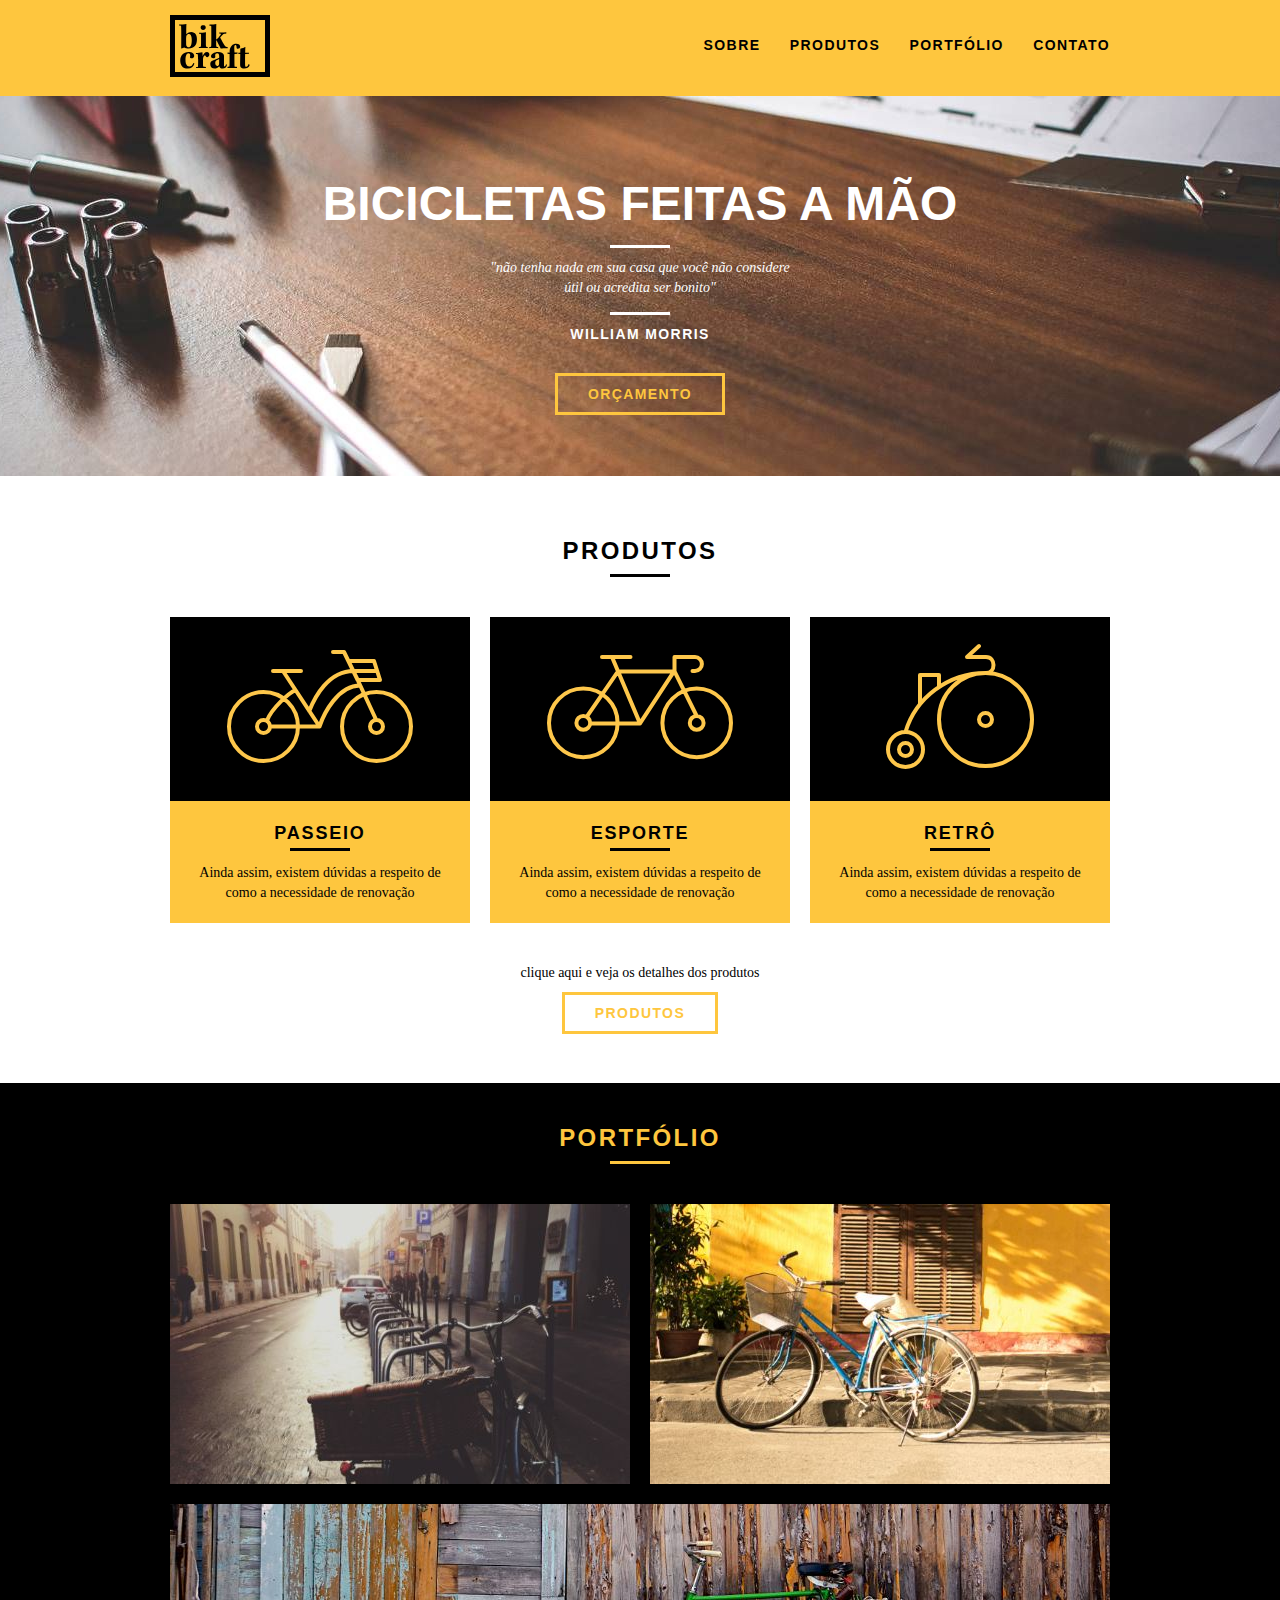
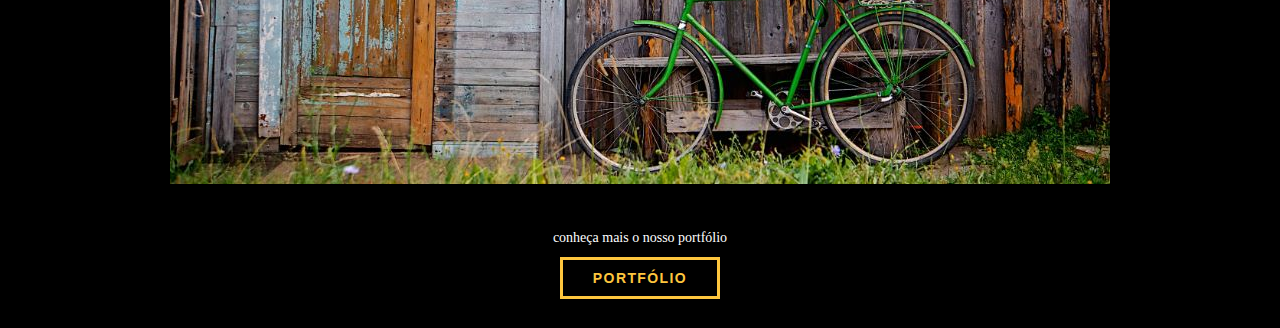
==== web/index.html @ 84c4a4d2 "Portfolio - Home" ====
<!DOCTYPE html>
<html lang="pt-br">

<head>
  <meta charset="UTF-8">
  <meta name="viewport" content="width=device-width, initial-scale=1.0">
  <title>Bikcraft</title>
  <link rel="stylesheet" href="css/normalize.css">
  <link rel="stylesheet" href="css/reset.css">
  <link rel="stylesheet" href="css/grid.css">
  <link rel="stylesheet" href="css/style.css">
</head>

<body>
  <header class="header">
    <div class="container">
      <a href="index.html" class="grid-4">
        <img src="img/bikcraft.svg" alt="Bikcraft">
      </a>
      <nav class="header_menu grid-12">
        <ul>
          <li><a href="sobre.html">Sobre</a></li>
          <li><a href="produtos.html">Produtos</a></li>
          <li><a href="portfolio.html">Portfólio</a></li>
          <li><a href="contato.html">Contato</a></li>
        </ul>
      </nav>
    </div>
  </header>

  <section class="introducao">
    <div class="container">
      <h1>Bicicletas feitas a mão</h1>
      <blockquote class="quote-externo">
        <p>"não tenha nada em sua casa que você não considere útil ou acredita ser bonito"</p>
        <cite>WILLIAM MORRIS</cite>
      </blockquote>
      <a href="produtos.html" class="btn">Orçamento</a>
    </div>
  </section>

  <section class="produtos container">
    <h2 class="subtitulo">Produtos</h2>
    <ul class="produtos_lista">

      <li class="grid-1-3">
        <div class="produtos_icone">
          <img src="img/produtos/passeio.svg" alt="Bikcraft Passeio">
        </div>
        <h3>Passeio</h3>
        <p>Ainda assim, existem dúvidas a respeito de como a necessidade de renovação</p>
      </li>

      <li class="grid-1-3">
        <div class="produtos_icone">
          <img src="img/produtos/esporte.svg" alt="Bikcraft Esporte">
        </div>
        <h3>Esporte</h3>
        <p>Ainda assim, existem dúvidas a respeito de como a necessidade de renovação</p>
      </li>

      <li class="grid-1-3">
        <div class="produtos_icone">
          <img src="img/produtos/retro.svg" alt="Bikcraft Retrô">
        </div>
        <h3>Retrô</h3>
        <p>Ainda assim, existem dúvidas a respeito de como a necessidade de renovação</p>
      </li>
    </ul>
    <div class="call">
      <p>clique aqui e veja os detalhes dos produtos</p>
      <a href="produtos.html" class="btn btn-preto">produtos</a>
    </div>

  </section>
  <!-- Fecha produtos -->

  <section class="portfolio">
    <div class="container">
      <h2 class="subtitulo">Portfólio</h2>
      <ul class="portfolio_lista">
        <li class="grid-8"><img src="img/portfolio/retro.jpg" alt="Bikcraft Retrô"></li>
        <li class="grid-8"><img src="img/portfolio/passeio.jpg" alt="Bikcraft Passeio"></li>
        <li class="grid-16"><img src="img/portfolio/esporte.jpg" alt="Bikcraft Esporte"></li>
      </ul>

      <div class="call">
        <p>conheça mais o nosso portfólio</p>
        <a href="portfolio.html" class="btn">Portfólio</a>
      </div>
    </div>
  </section>

</body>

</html>
---- web/css/grid.css ----
*, *:before, *:after {
  -webkit-box-sizing: border-box; 
  -moz-box-sizing: border-box; 
  box-sizing: border-box;
}

.container {
	width: 960px;
	margin: 0 auto;
	padding: 0px;
	position: relative;
}

.container:after, .container:before {
	content: " ";
	display: table;
}

.container:after {
	clear: both;
}

.grid-1, .grid-2, .grid-3, .grid-4, .grid-5, .grid-6, .grid-7, .grid-8, .grid-9, .grid-10, .grid-11, .grid-12, .grid-13, .grid-14, .grid-15, .grid-16, .grid-1-3 {
	float: left;
	margin-left: 10px;
	margin-right: 10px;
}

.grid-1 	{width: 40px;}
.grid-2 	{width: 100px;}
.grid-3 	{width: 160px;}
.grid-4 	{width: 220px;}
.grid-5 	{width: 280px;}
.grid-6 	{width: 340px;}
.grid-7 	{width: 400px;}
.grid-8 	{width: 460px;}
.grid-9 	{width: 520px;}
.grid-10 	{width: 580px;}
.grid-11 	{width: 640px;}
.grid-12 	{width: 700px;}
.grid-13 	{width: 760px;}
.grid-14 	{width: 820px;}
.grid-15 	{width: 880px;}
.grid-16 	{width: 940px;}
.grid-1-3	{width: 300px;}
---- web/css/style.css ----
/* Estilos Gerais */

body {
  font-family: Arial, Helvetica, sans-serif;
}

p {
  font-family: Georgia, 'Times New Roman', Times, serif;
  font-size: 14px;
  line-height: 20px;
}

.btn {
  border: 3px solid #fec63e;
  padding: 10px 30px;
  color: #fec63e;
  font-size: 14px;
  line-height: 20px;
  text-transform: uppercase;
  font-weight: bold;
  letter-spacing: 0.1em;
}

.btn:hover {
  color: #ffffff;
  border-color: #ffffff;
}

.btn.btn-preto:hover {
  color: #000000;
  border-color: #000000;
}

.subtitulo {
  font-size: 24px;
  line-height: 30px;
  font-weight: bold;
  letter-spacing: 0.1em;
  color: #000000;
  text-transform: uppercase;
  text-align: center;
  margin-bottom: 40px;
}

.subtitulo::after {
  content: '';
  display: block;
  width: 60px;
  height: 3px;
  background: #000000;
  margin: 8px auto;
}

/* Header */

.header {
  position: fixed;
  top: 0;
  width: 100%;
  background: #fec63e;
  padding: 15px 0;
  z-index: 10;
}

.header_menu {
  text-align: right;
}

.header_menu ul li {
  display: inline-block;
  margin-left: 25px;
  margin-top: 20px;
}

.header_menu ul li a {
  color: #000000;
  font-weight: bold;
  text-transform: uppercase;
  letter-spacing: 0.1em;
  font-size: 14px;
  line-height: 20px;
  padding: 10px 0;
}

.header_menu ul li a:hover {
  color: #ffffff;
}

/* Introdução */

.introducao {
  width: 100%;
  height: 380px;
  background: url('../img/bg.jpg') no-repeat center;
  background-size: cover;
  margin-top: 96px;
  text-align: center;
  padding-top: 80px;
}

.introducao h1 {
  font-size: 48px;
  color: #ffffff;
  font-weight: bold;
  text-transform: uppercase;
}

.quote-externo {
  max-width: 320px;
  margin: auto;
  margin-bottom: 40px;
  color: #ffffff;
}

.quote-externo p {
  font-style: italic;
}

.quote-externo p::before,
.quote-externo p::after {
  content: '';
  display: block;
  width: 60px;
  height: 3px;
  background: #ffffff;
  margin: 14px auto 10px auto;
}

.quote-externo cite {
  font-style: normal;
  font-weight: bold;
  font-size: 14px;
  letter-spacing: 0.1em;
}

/* Produtos */
.produtos {
  padding: 60px 0;
}

.produtos_lista li {
  background: #fec63e;
  text-align: center;
}

.produtos_lista li h3 {
  font-weight: bold;
  font-size: 18px;
  line-height: 25px;
  text-transform: uppercase;
  letter-spacing: 0.1em;
  margin-top: 20px;
}

.produtos_lista li h3::after {
  content: '';
  display: block;
  width: 60px;
  height: 3px;
  background: #000000;
  margin: 2px auto;
}

.produtos_lista li p {
  padding: 10px 20px 20px 20px;
}

.produtos_icone {
  background: #000000;
  padding: 20px;
}

.call {
  padding-top: 40px;
  text-align: center;
  clear: both;
}

.call p {
  margin-bottom: 20px;
}

/* Portfólio */

.portfolio {
  width: 100%;
  background-color: #000000;
  padding: 40px 0;
}

.portfolio .subtitulo {
  color: #fec63e;
}

.portfolio .subtitulo::after {
  background: #fec63e;
}

.portfolio_lista li:last-child {
  padding-top: 15px;
}

.portfolio .call p {
  color: #ffffff;
}
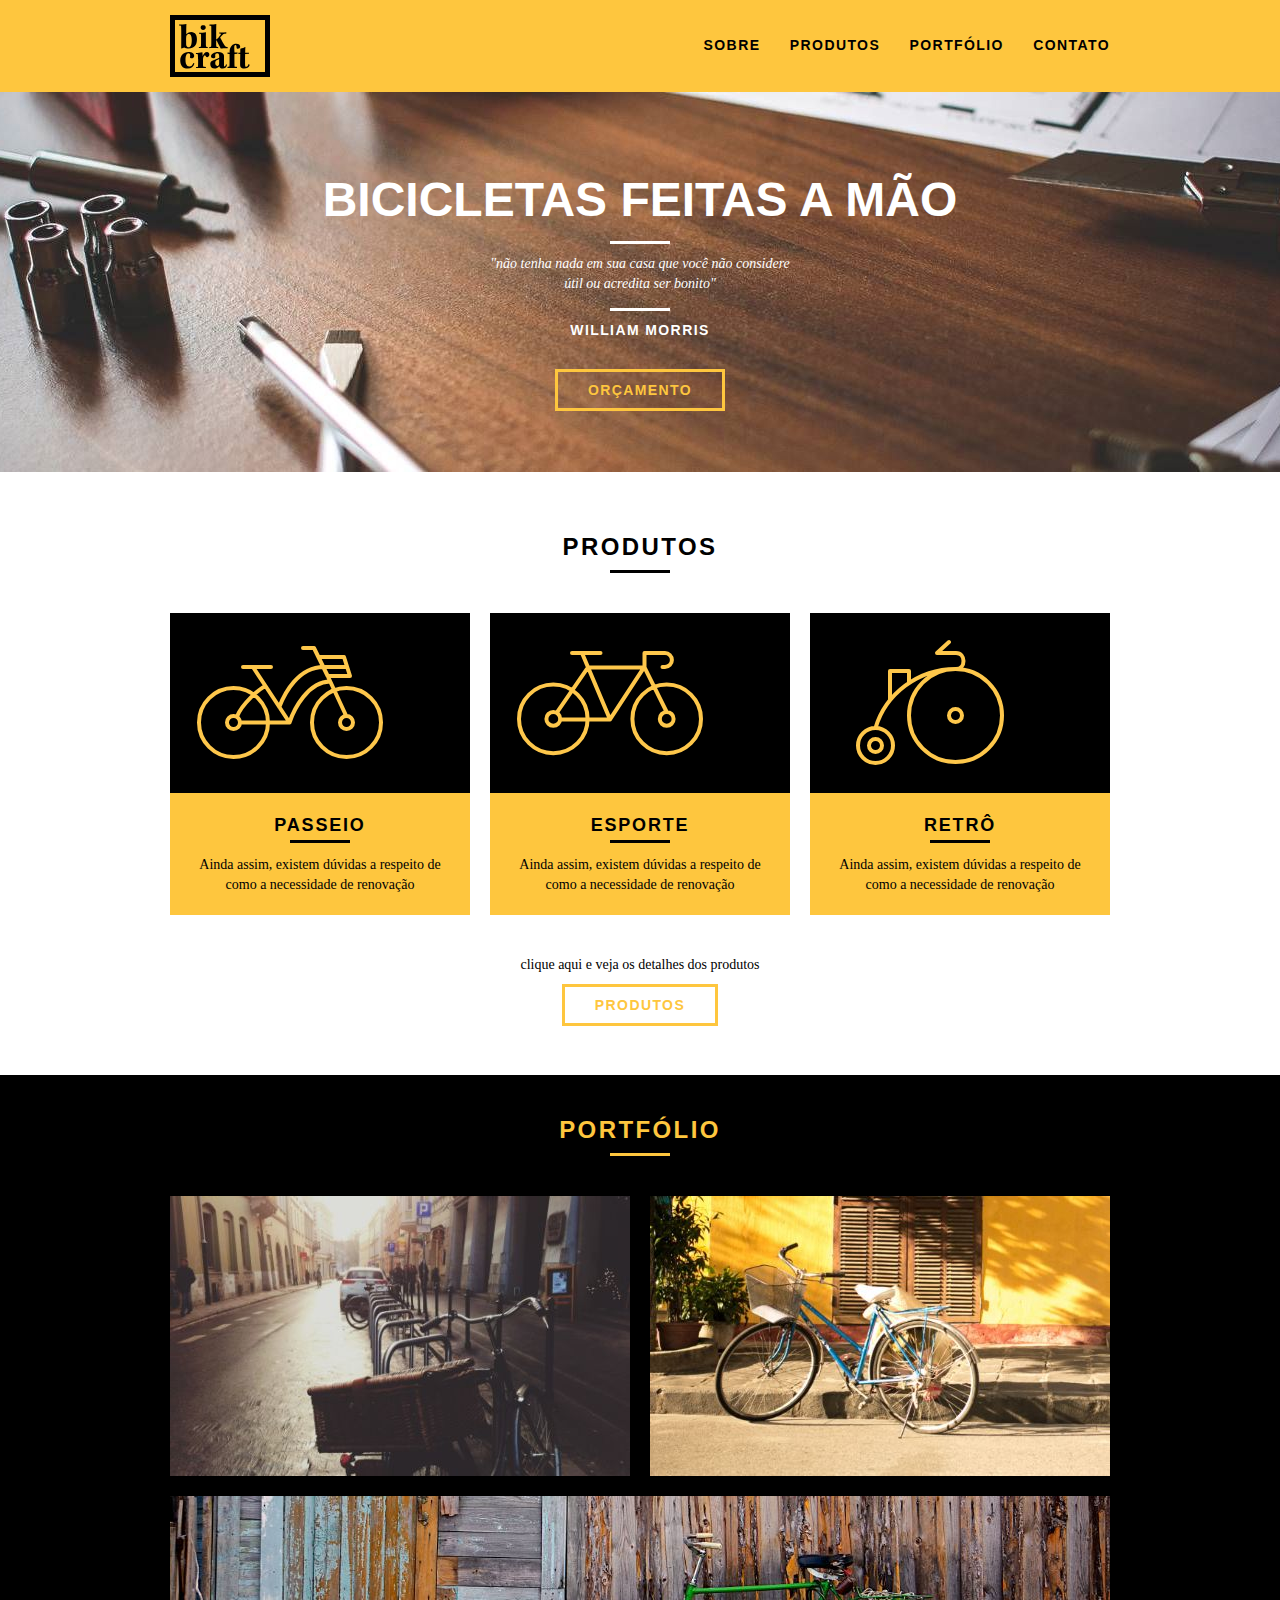
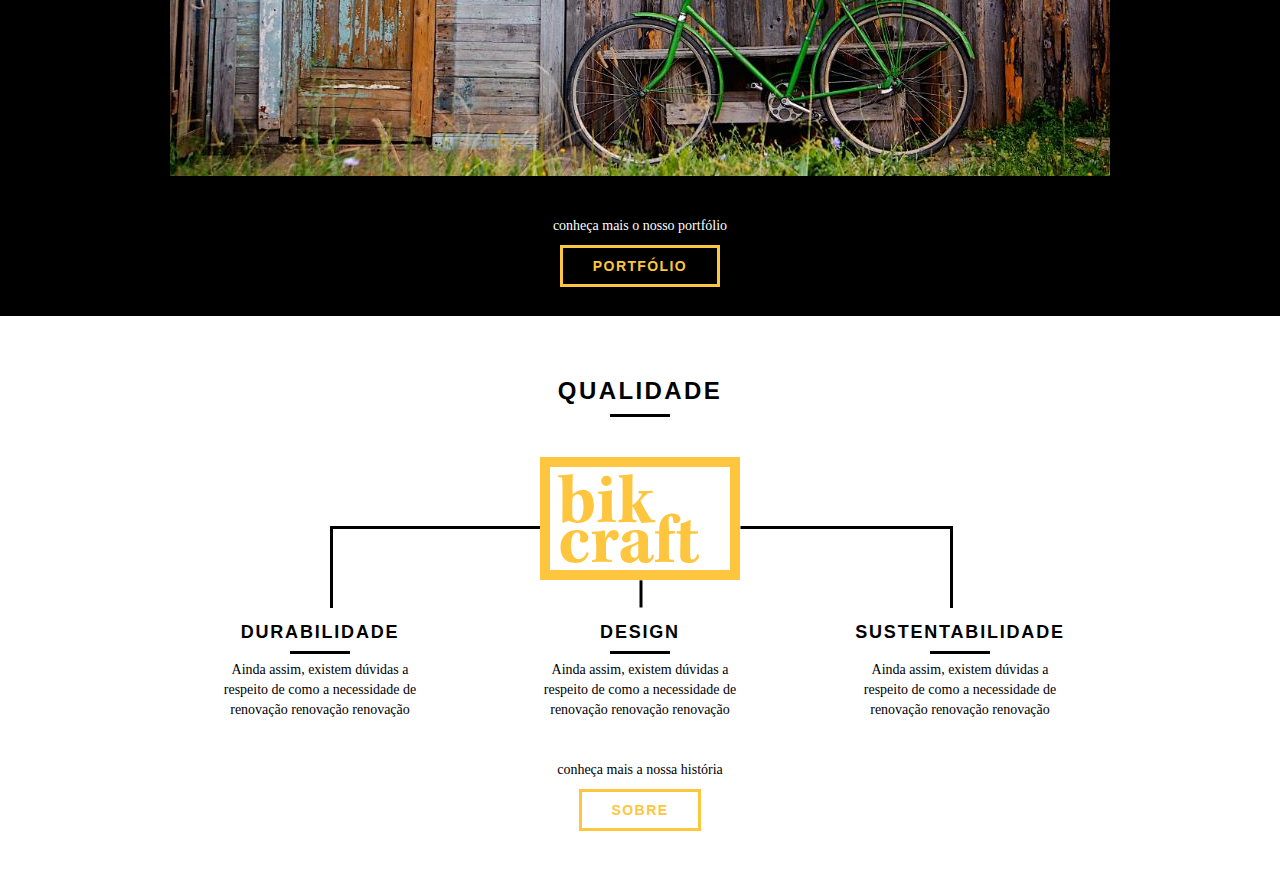
==== commit 17926f45: "Qualidade - Home" ====
--- a/web/index.html
+++ b/web/index.html
@@ -83,7 +83,6 @@
         <li class="grid-8"><img src="img/portfolio/passeio.jpg" alt="Bikcraft Passeio"></li>
         <li class="grid-16"><img src="img/portfolio/esporte.jpg" alt="Bikcraft Esporte"></li>
       </ul>
-
       <div class="call">
         <p>conheça mais o nosso portfólio</p>
         <a href="portfolio.html" class="btn">Portfólio</a>
@@ -91,6 +90,29 @@
     </div>
   </section>
 
+  <section class="qualidade container">
+    <h2 class="subtitulo">Qualidade</h2>
+    <img src="img/bikcraft-qualidade.svg" alt="Bikcraft">
+    <ul class="qualidade_lista">
+      <li class="grid-1-3">
+        <h3>Durabilidade</h3>
+        <p>Ainda assim, existem dúvidas a respeito de como a necessidade de renovação renovação renovação</p>
+      </li>
+      <li class="grid-1-3">
+        <h3>Design</h3>
+        <p>Ainda assim, existem dúvidas a respeito de como a necessidade de renovação renovação renovação</p>
+      </li>
+      <li class="grid-1-3">
+        <h3>Sustentabilidade</h3>
+        <p>Ainda assim, existem dúvidas a respeito de como a necessidade de renovação renovação renovação</p>
+      </li>
+    </ul>
+    <div class="call">
+      <p>conheça mais a nossa história</p>
+      <a href="sobre.html" class="btn btn-preto">Sobre</a>
+    </div>
+  </section>
+
 </body>
 
 </html>--- a/web/css/style.css
+++ b/web/css/style.css
@@ -8,6 +8,10 @@
   font-family: Georgia, 'Times New Roman', Times, serif;
   font-size: 14px;
   line-height: 20px;
+}
+
+img {
+  display: block;
 }
 
 .btn {
@@ -93,7 +97,7 @@
   height: 380px;
   background: url('../img/bg.jpg') no-repeat center;
   background-size: cover;
-  margin-top: 96px;
+  margin-top: 92px;
   text-align: center;
   padding-top: 80px;
 }
@@ -197,9 +201,58 @@
 }
 
 .portfolio_lista li:last-child {
-  padding-top: 15px;
+  padding-top: 20px;
 }
 
 .portfolio .call p {
   color: #ffffff;
 }
+
+/* Qualidade */
+
+.qualidade {
+  padding: 60px 0;
+}
+
+.qualidade::after {
+  content: '';
+  width: 634px;
+  height: 83px;
+  display: block;
+  background: url('../img/linhas.svg') no-repeat center;
+  position: absolute;
+  top: 209px;
+  right: 162px;
+  z-index: -1;
+}
+
+.qualidade img {
+  margin: 0 auto;
+}
+
+.qualidade_lista {
+  padding-top: 20px;
+}
+
+.qualidade_lista li {
+  text-align: center;
+  padding: 0 40px;
+}
+
+.qualidade_lista li h3 {
+  font-weight: bold;
+  font-size: 18px;
+  line-height: 25px;
+  text-transform: uppercase;
+  letter-spacing: 0.1em;
+  margin-top: 20px;
+}
+
+.qualidade_lista li h3::after {
+  content: '';
+  display: block;
+  width: 60px;
+  height: 3px;
+  background: #000000;
+  margin: 6px auto;
+}
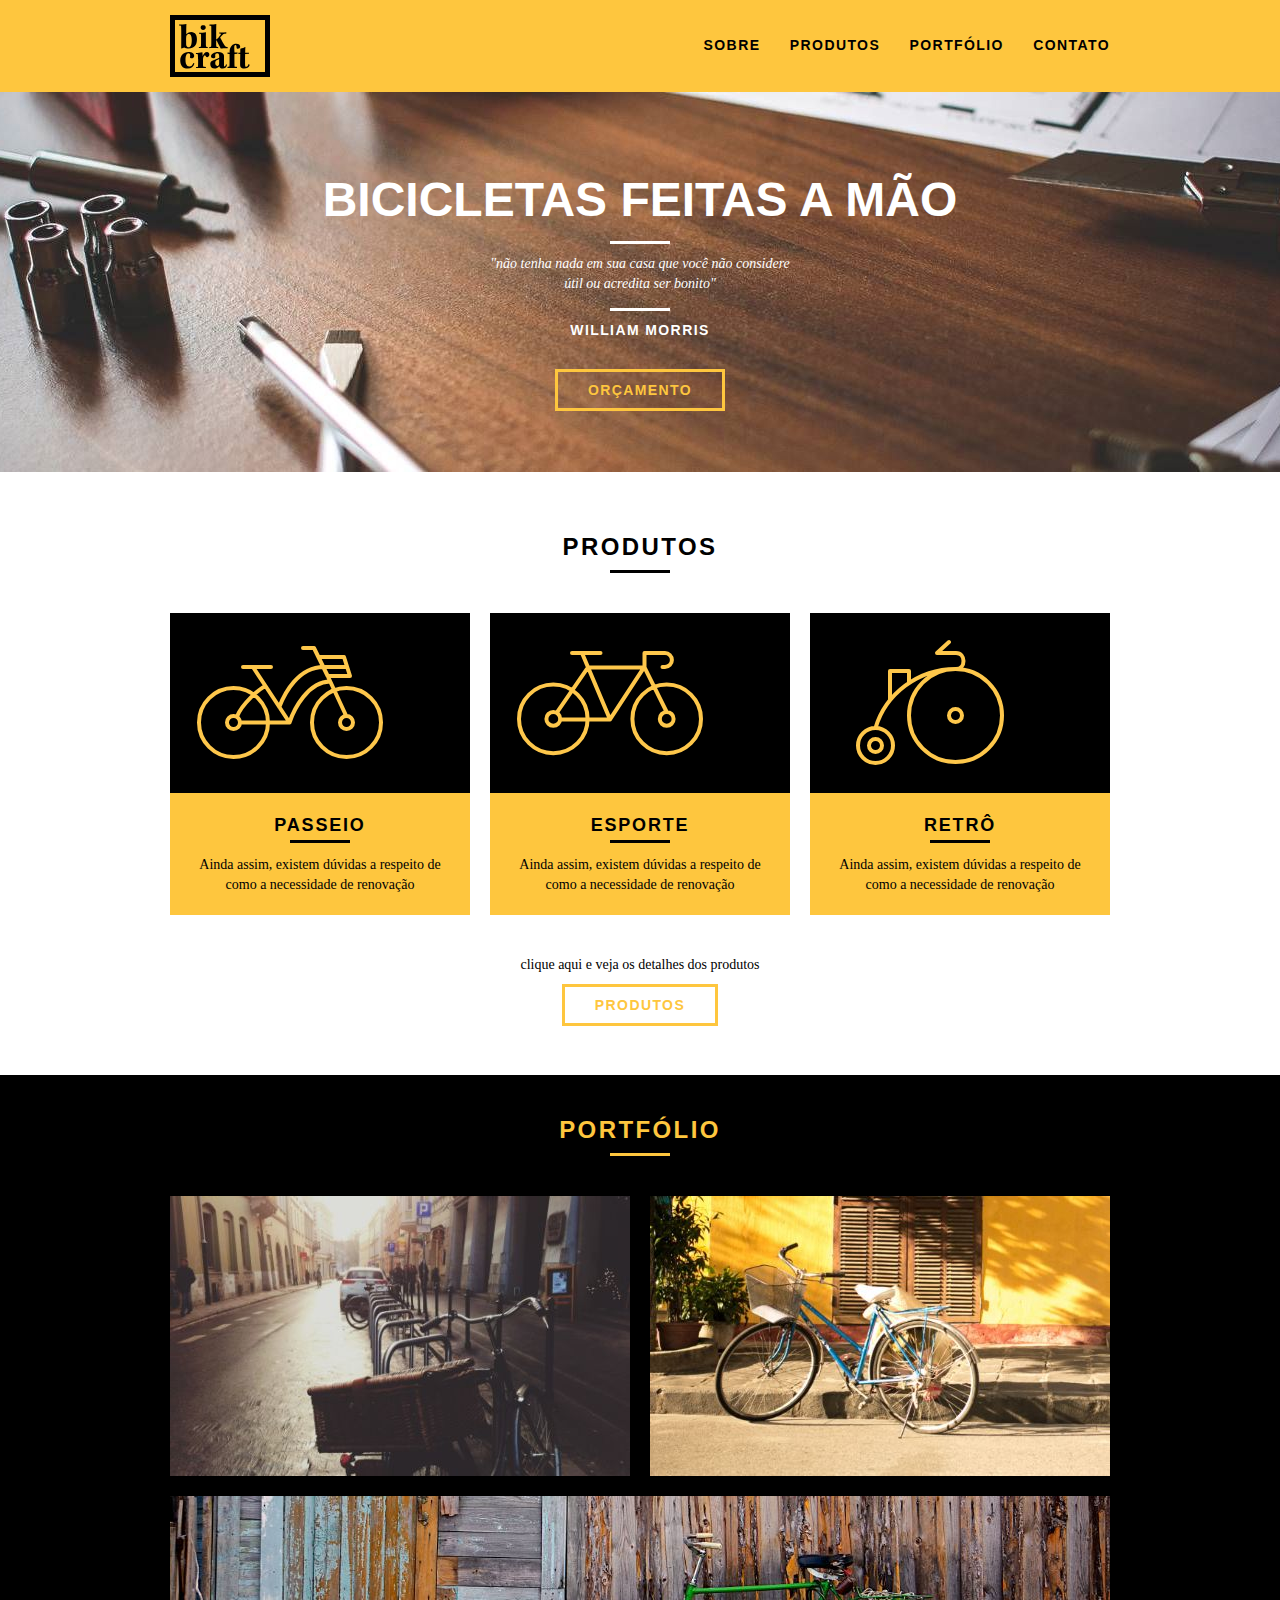
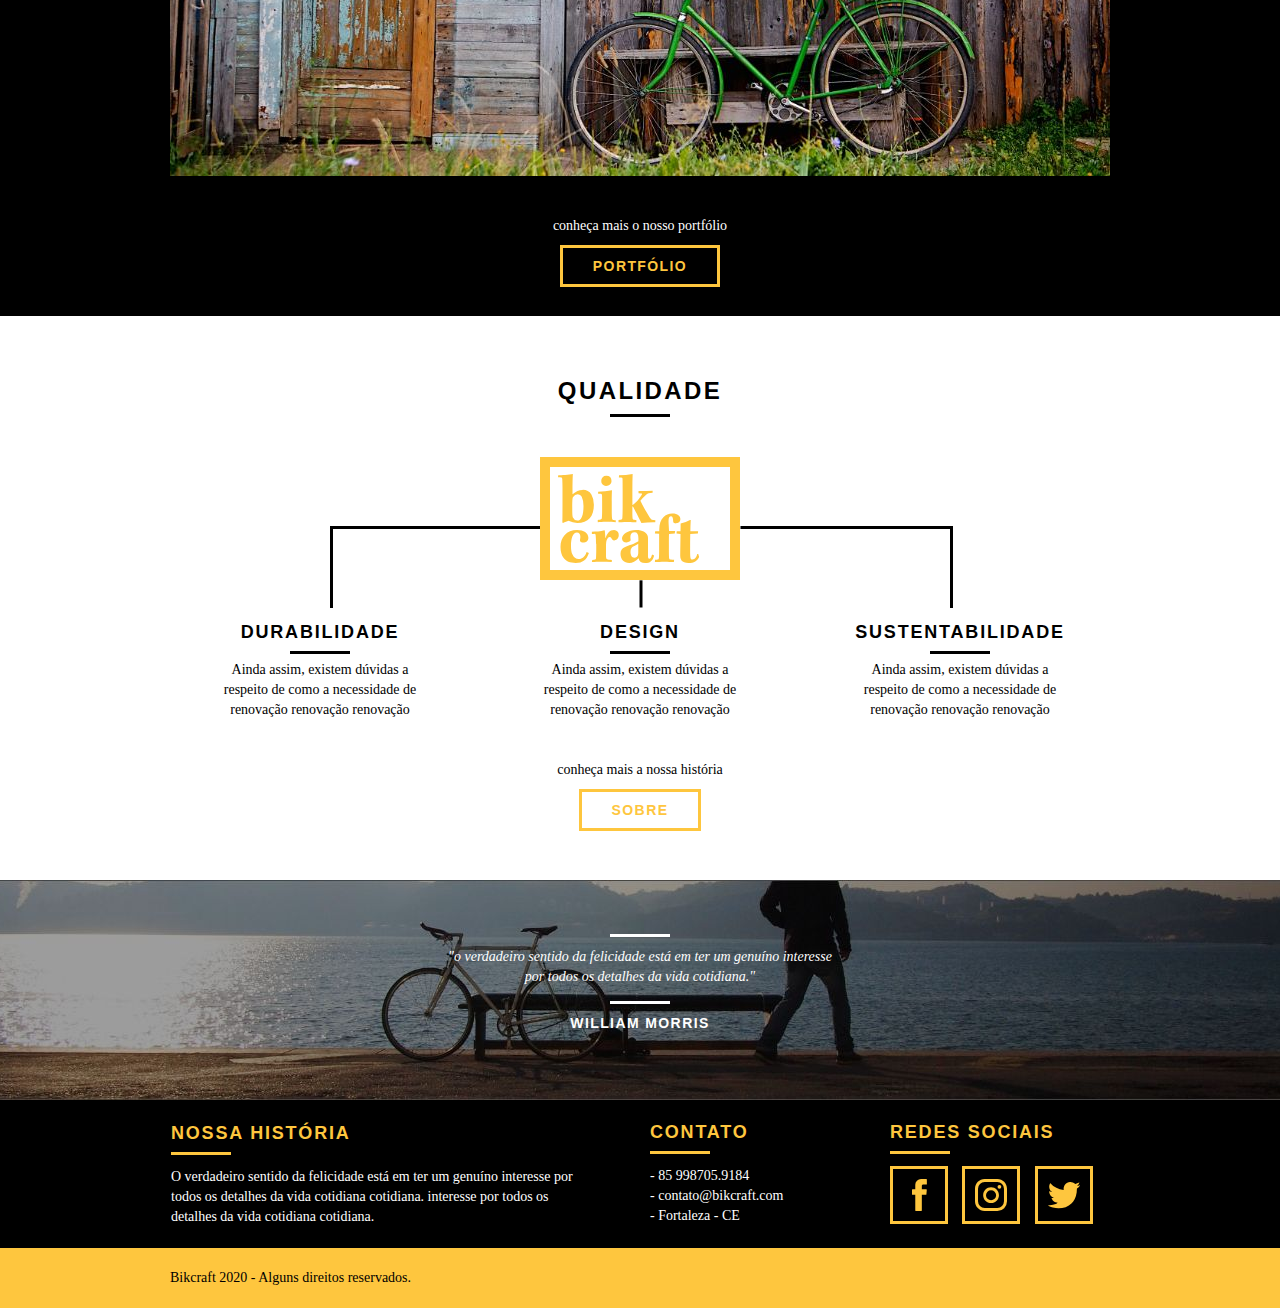
==== commit 863f88ae: "Footer" ====
--- a/web/index.html
+++ b/web/index.html
@@ -113,6 +113,51 @@
     </div>
   </section>
 
+  <section class="quebra">
+    <blockquote class="quote-externo container">
+      <p>"o verdadeiro sentido da felicidade está em ter um genuíno interesse por todos os detalhes da vida cotidiana."</p>
+      <cite>WILLIAM MORRIS</cite>
+    </blockquote>
+  </section>
+
+  <footer>
+    <div class="footer">
+      <div class="container">
+
+        <div class="grid-8 footer_historia">
+          <h3>Nossa História</h3>
+          <p>O verdadeiro sentido da felicidade está em ter um genuíno interesse por todos os detalhes da vida cotidiana cotidiana. interesse por todos os detalhes da vida cotidiana cotidiana.</p>
+        </div>
+
+        <div class="grid-4 footer_contato">
+          <h3>Contato</h3>
+          <ul>
+            <li>- 85 998705.9184</li>
+            <li>- contato@bikcraft.com</li>
+            <li>- Fortaleza - CE</li>
+          </ul>
+        </div>
+
+        <div class="grid-4 footer_redes">
+          <h3>Redes Sociais</h3>
+          <ul>
+            <li><a href="https://facebook.com/" target="_blank"><img src="img/redes-sociais/facebook.svg"></a></li>
+            <li><a href="https://instagram.com/" target="_blank"><img src="img/redes-sociais/instagram.svg"></a></li>
+            <li><a href="https://twitter.com/" target="_blank"><img src="img/redes-sociais/twitter.svg"></a></li>
+          </ul>
+        </div>
+
+      </div>
+    </div>
+
+    <div class="copy">
+      <div class="container">
+        <p class="grid-16">Bikcraft 2020 - Alguns direitos reservados.</p>
+
+      </div>
+    </div>
+  </footer>
+
 </body>
 
 </html>--- a/web/css/style.css
+++ b/web/css/style.css
@@ -256,3 +256,77 @@
   background: #000000;
   margin: 6px auto;
 }
+
+/* Quebra */
+
+.quebra {
+  width: 100%;
+  height: 220px;
+  background: url('../img/bg-footer.jpg') no-repeat center;
+  background-size: cover;
+  text-align: center;
+  padding-top: 40px;
+}
+
+.quebra .quote-externo {
+  max-width: 400px;
+}
+
+/* Footer */
+
+.footer {
+  width: 100%;
+  background: #000;
+  color: #ffffff;
+  padding: 20px 0;
+}
+
+.footer h3 {
+  font-size: 18px;
+  line-height: 25px;
+  color: #fec63e;
+  text-transform: uppercase;
+  letter-spacing: 0.1em;
+  font-weight: bold;
+}
+
+.footer h3::after {
+  content: '';
+  display: block;
+  width: 60px;
+  height: 3px;
+  background: #fec63e;
+  margin: 6px 0 12px 0;
+}
+
+.footer_historia {
+  padding-right: 40px;
+  border: 1px solid #000;
+}
+
+.footer_contato ul li {
+  font-size: 14px;
+  line-height: 20px;
+  font-family: Georgia, 'Times New Roman', Times, serif;
+}
+
+.footer_redes ul li {
+  display: inline-block;
+  margin-right: 10px;
+}
+
+.footer_redes ul li a {
+  border: 3px solid #fec63e;
+  display: block;
+  padding: 10px;
+}
+
+.footer_redes ul li a:hover {
+  border-color: #ffffff;
+}
+
+.copy {
+  width: 100%;
+  background-color: #fec63e;
+  padding: 20px 0;
+}
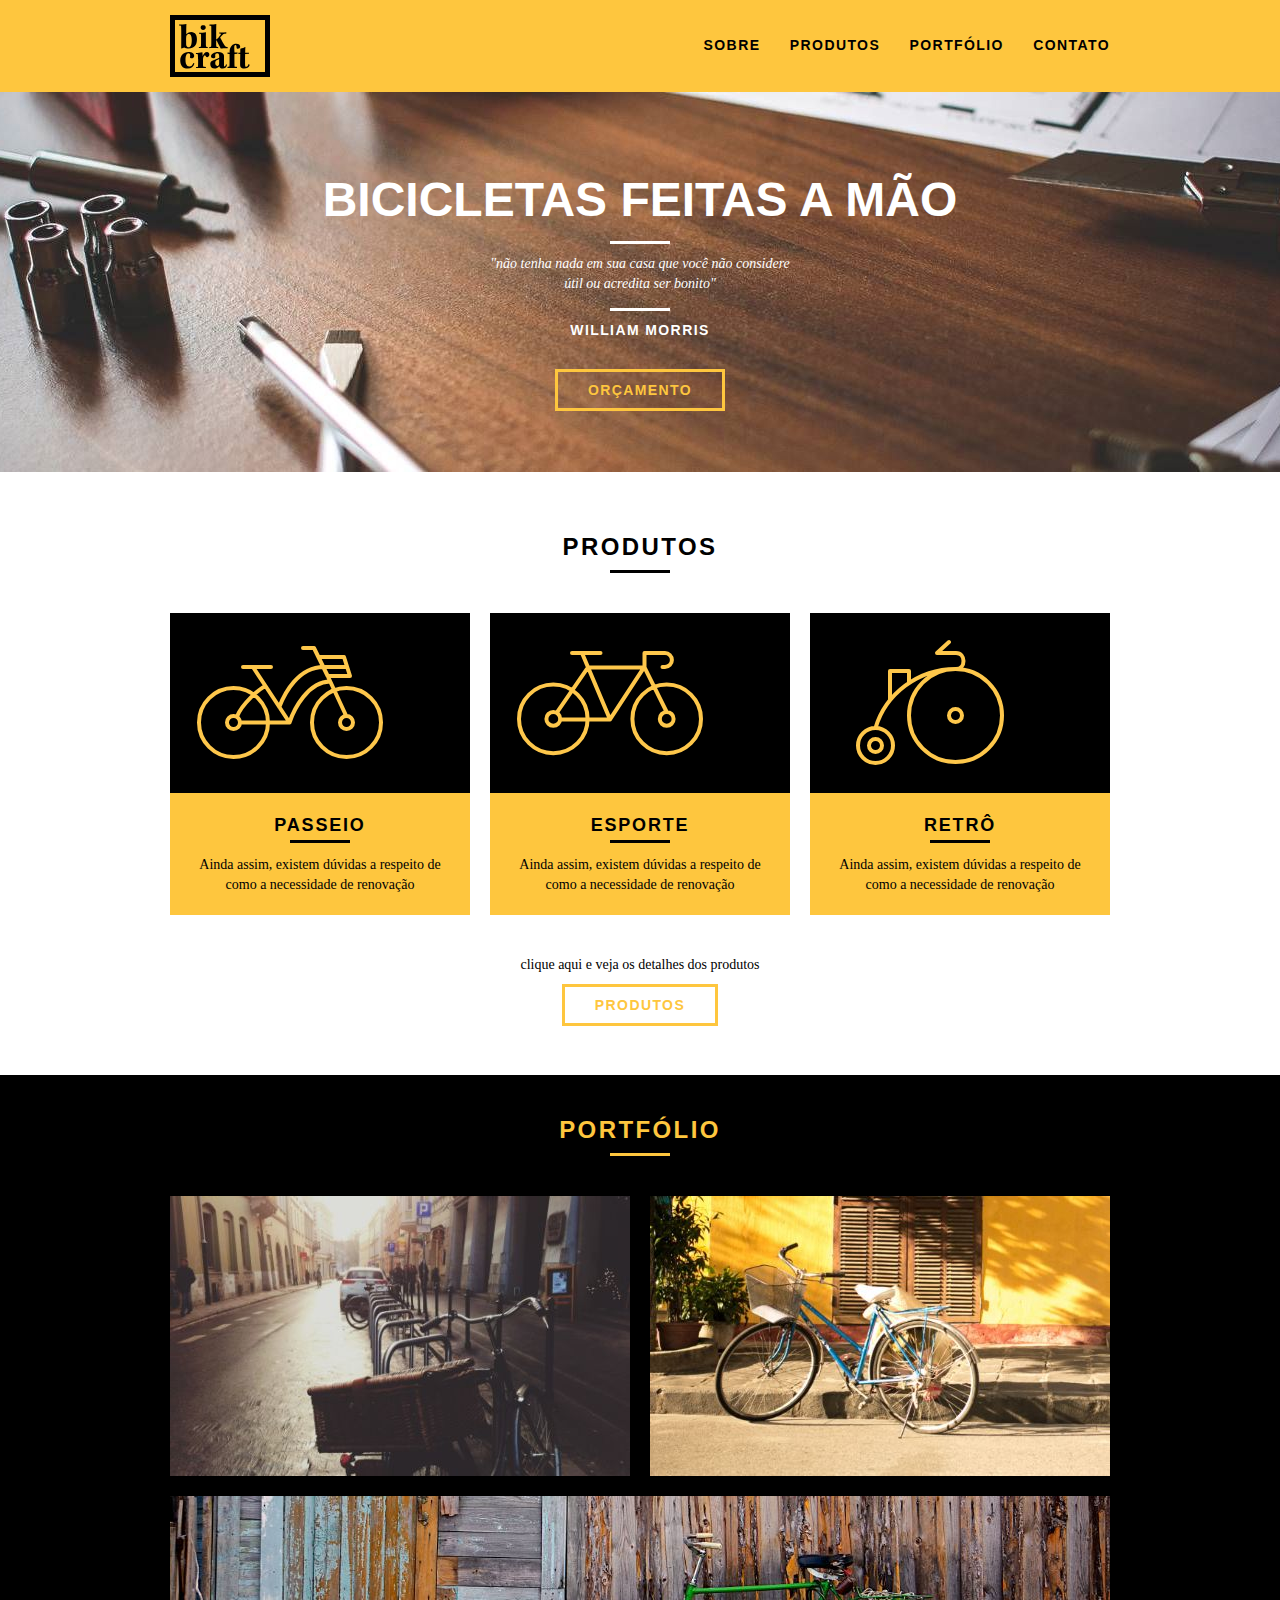
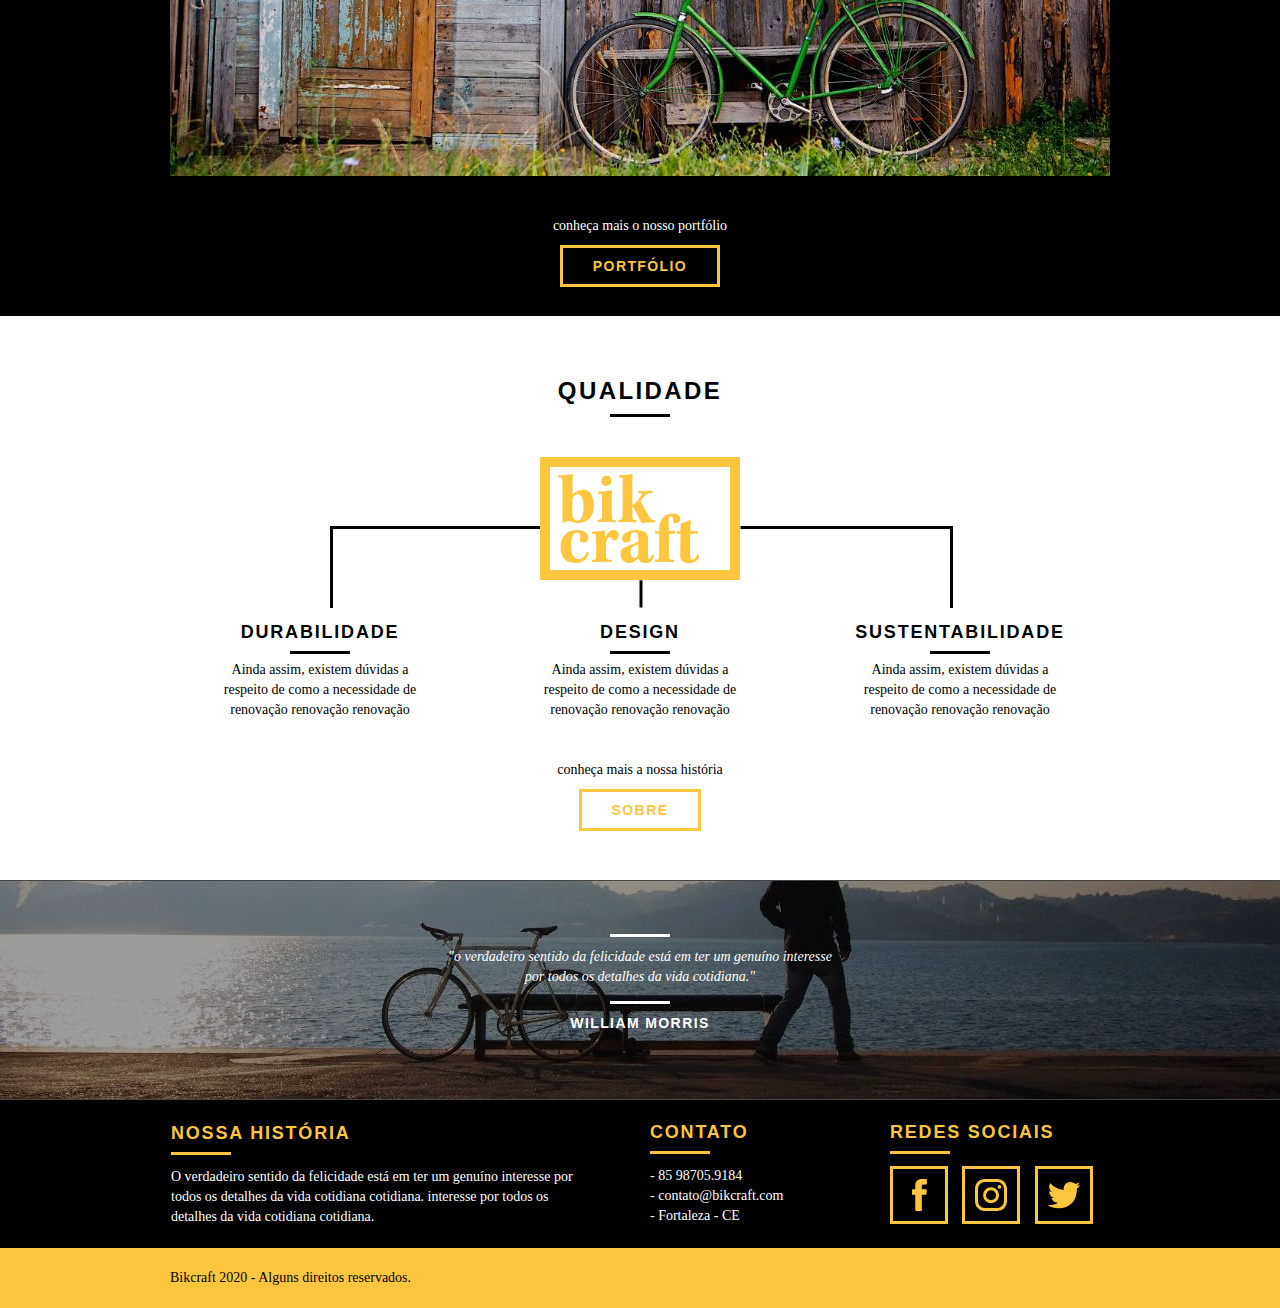
==== commit d0820984: "Produtos 2, correcao telefone" ====
--- a/web/index.html
+++ b/web/index.html
@@ -132,7 +132,7 @@
         <div class="grid-4 footer_contato">
           <h3>Contato</h3>
           <ul>
-            <li>- 85 998705.9184</li>
+            <li>- 85 98705.9184</li>
             <li>- contato@bikcraft.com</li>
             <li>- Fortaleza - CE</li>
           </ul>
--- a/web/css/style.css
+++ b/web/css/style.css
@@ -55,6 +55,24 @@
   margin: 8px auto;
 }
 
+.subtitulo-interno {
+  font-size: 24px;
+  line-height: 30px;
+  font-weight: bold;
+  letter-spacing: 0.1em;
+  color: #000000;
+  text-transform: uppercase;
+  margin-bottom: 20px;
+}
+
+.subtitulo-interno::after {
+  content: '';
+  display: block;
+  width: 60px;
+  height: 3px;
+  background: #000000;
+  margin: 8px 0;
+}
 /* Header */
 
 .header {
@@ -90,6 +108,10 @@
   color: #ffffff;
 }
 
+.header_menu ul li a.menu_ativo {
+  color: #ffffff;
+}
+
 /* Introdução */
 
 .introducao {
@@ -135,6 +157,32 @@
   font-weight: bold;
   font-size: 14px;
   letter-spacing: 0.1em;
+}
+
+/* Introdução Interna */
+
+.introducao-interna {
+  width: 100%;
+  margin-top: 92px;
+  height: 160px;
+  text-align: center;
+  color: #ffffff;
+  padding-top: 40px;
+}
+
+.introducao-interna h1 {
+  font-size: 36px;
+  font-weight: bold;
+  text-transform: uppercase;
+}
+
+.introducao-interna h1::after {
+  content: '';
+  display: block;
+  width: 60px;
+  height: 3px;
+  background: #ffffff;
+  margin: 6px auto 10px auto;
 }
 
 /* Produtos */
@@ -232,6 +280,7 @@
 
 .qualidade_lista {
   padding-top: 20px;
+  overflow: hidden;
 }
 
 .qualidade_lista li {
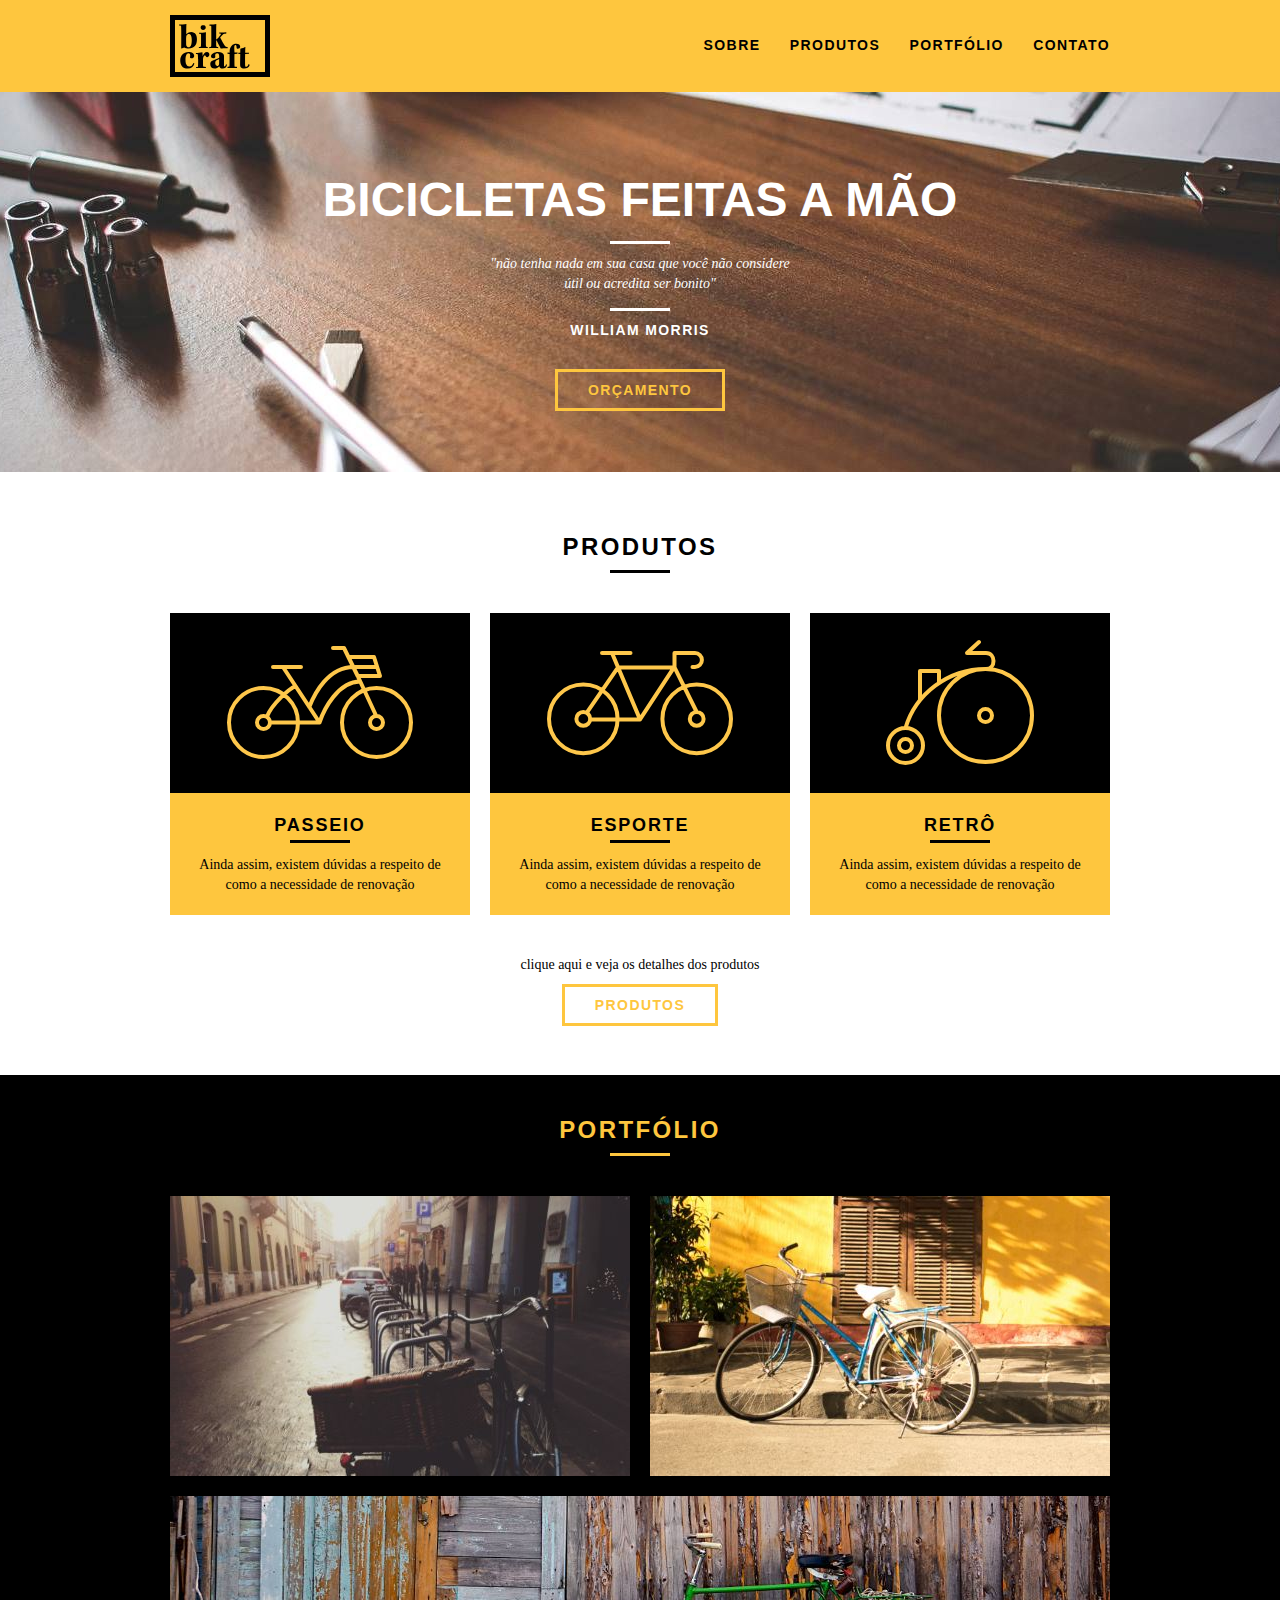
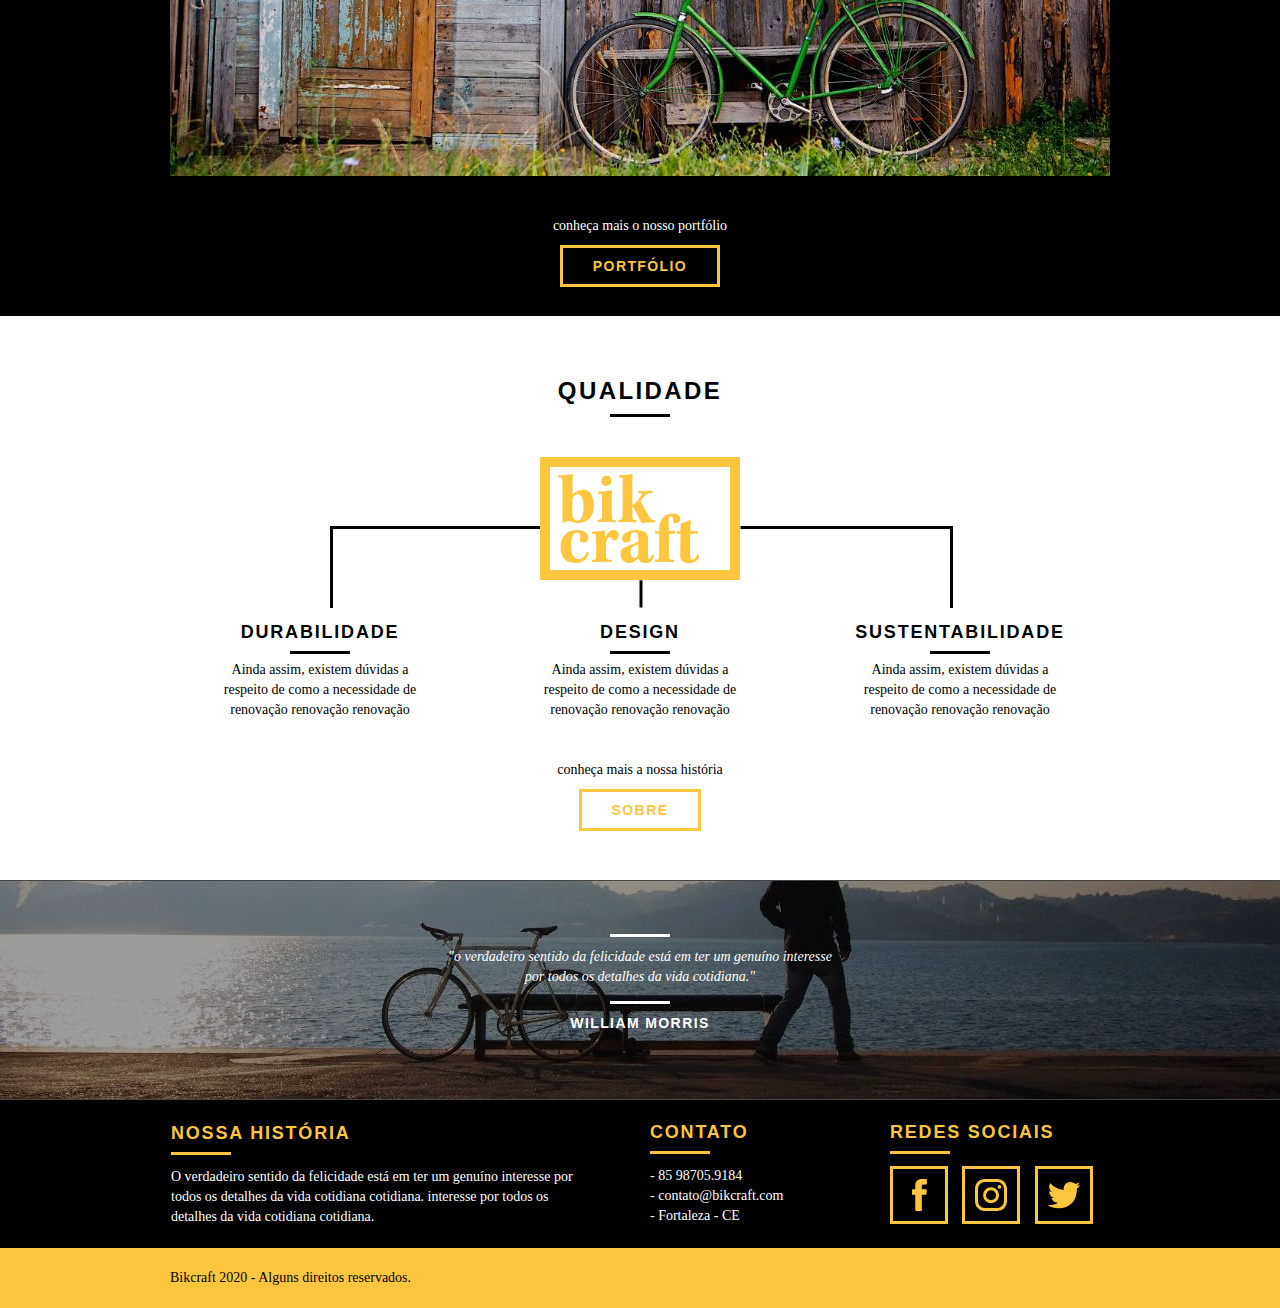
==== commit 7f7931ef: "Responsivo - Header" ====
--- a/web/index.html
+++ b/web/index.html
@@ -9,6 +9,7 @@
   <link rel="stylesheet" href="css/reset.css">
   <link rel="stylesheet" href="css/grid.css">
   <link rel="stylesheet" href="css/style.css">
+  <link rel="stylesheet" href="css/responsivo.css">
 </head>
 
 <body>
@@ -153,11 +154,10 @@
     <div class="copy">
       <div class="container">
         <p class="grid-16">Bikcraft 2020 - Alguns direitos reservados.</p>
-
       </div>
     </div>
+
   </footer>
-
 </body>
 
 </html>--- a/web/css/grid.css
+++ b/web/css/grid.css
@@ -1,45 +1,184 @@
-*, *:before, *:after {
-  -webkit-box-sizing: border-box; 
-  -moz-box-sizing: border-box; 
+*,
+*:before,
+*:after {
+  -webkit-box-sizing: border-box;
+  -moz-box-sizing: border-box;
   box-sizing: border-box;
 }
 
 .container {
-	width: 960px;
-	margin: 0 auto;
-	padding: 0px;
-	position: relative;
+  width: 960px;
+  margin: 0 auto;
+  padding: 0px;
+  position: relative;
 }
 
-.container:after, .container:before {
-	content: " ";
-	display: table;
+.container:after,
+.container:before {
+  content: ' ';
+  display: table;
 }
 
 .container:after {
-	clear: both;
+  clear: both;
 }
 
-.grid-1, .grid-2, .grid-3, .grid-4, .grid-5, .grid-6, .grid-7, .grid-8, .grid-9, .grid-10, .grid-11, .grid-12, .grid-13, .grid-14, .grid-15, .grid-16, .grid-1-3 {
-	float: left;
-	margin-left: 10px;
-	margin-right: 10px;
+.grid-1,
+.grid-2,
+.grid-3,
+.grid-4,
+.grid-5,
+.grid-6,
+.grid-7,
+.grid-8,
+.grid-9,
+.grid-10,
+.grid-11,
+.grid-12,
+.grid-13,
+.grid-14,
+.grid-15,
+.grid-16,
+.grid-1-3 {
+  float: left;
+  margin-left: 10px;
+  margin-right: 10px;
 }
 
-.grid-1 	{width: 40px;}
-.grid-2 	{width: 100px;}
-.grid-3 	{width: 160px;}
-.grid-4 	{width: 220px;}
-.grid-5 	{width: 280px;}
-.grid-6 	{width: 340px;}
-.grid-7 	{width: 400px;}
-.grid-8 	{width: 460px;}
-.grid-9 	{width: 520px;}
-.grid-10 	{width: 580px;}
-.grid-11 	{width: 640px;}
-.grid-12 	{width: 700px;}
-.grid-13 	{width: 760px;}
-.grid-14 	{width: 820px;}
-.grid-15 	{width: 880px;}
-.grid-16 	{width: 940px;}
-.grid-1-3	{width: 300px;}+.grid-1 {
+  width: 40px;
+}
+.grid-2 {
+  width: 100px;
+}
+.grid-3 {
+  width: 160px;
+}
+.grid-4 {
+  width: 220px;
+}
+.grid-5 {
+  width: 280px;
+}
+.grid-6 {
+  width: 340px;
+}
+.grid-7 {
+  width: 400px;
+}
+.grid-8 {
+  width: 460px;
+}
+.grid-9 {
+  width: 520px;
+}
+.grid-10 {
+  width: 580px;
+}
+.grid-11 {
+  width: 640px;
+}
+.grid-12 {
+  width: 700px;
+}
+.grid-13 {
+  width: 760px;
+}
+.grid-14 {
+  width: 820px;
+}
+.grid-15 {
+  width: 880px;
+}
+.grid-16 {
+  width: 940px;
+}
+.grid-1-3 {
+  width: 300px;
+}
+
+@media only screen and (min-width: 788px) and (max-width: 979px) {
+  .container {
+    width: 768px;
+  }
+
+  .grid-1 {
+    width: 28px;
+  }
+  .grid-2 {
+    width: 76px;
+  }
+  .grid-3 {
+    width: 124px;
+  }
+  .grid-4 {
+    width: 172px;
+  }
+  .grid-5 {
+    width: 220px;
+  }
+  .grid-6 {
+    width: 268px;
+  }
+  .grid-7 {
+    width: 316px;
+  }
+  .grid-8 {
+    width: 364px;
+  }
+  .grid-9 {
+    width: 412px;
+  }
+  .grid-10 {
+    width: 460px;
+  }
+  .grid-11 {
+    width: 508px;
+  }
+  .grid-12 {
+    width: 556px;
+  }
+  .grid-13 {
+    width: 604px;
+  }
+  .grid-14 {
+    width: 652px;
+  }
+  .grid-15 {
+    width: 700px;
+  }
+  .grid-16 {
+    width: 748px;
+  }
+  .grid-1-3 {
+    width: 236px;
+  }
+}
+
+@media only screen and (max-width: 787px) {
+  .container {
+    width: 300px;
+  }
+
+  .grid-1,
+  .grid-2,
+  .grid-3,
+  .grid-4,
+  .grid-5,
+  .grid-6,
+  .grid-7,
+  .grid-8,
+  .grid-9,
+  .grid-10,
+  .grid-11,
+  .grid-12,
+  .grid-13,
+  .grid-14,
+  .grid-15,
+  .grid-16,
+  .grid-1-3 {
+    width: 300px;
+    margin: 0 0 20px 0;
+    float: none;
+  }
+}
--- a/web/css/style.css
+++ b/web/css/style.css
@@ -12,6 +12,7 @@
 
 img {
   display: block;
+  max-width: 100%;
 }
 
 .btn {
@@ -193,6 +194,10 @@
 .produtos_lista li {
   background: #fec63e;
   text-align: center;
+}
+
+.produtos_lista li img {
+  margin: 0 auto;
 }
 
 .produtos_lista li h3 {
--- a/web/css/responsivo.css
+++ b/web/css/responsivo.css
@@ -0,0 +1,44 @@
+/*Estilo para tablets*/
+@media only screen and (min-width: 788px) and (max-width: 979px) {
+}
+
+/*Estilo para smartphone*/
+@media only screen and (max-width: 787px) {
+  /*Header*/
+  .header {
+    position: relative;
+    padding-bottom: 0px;
+  }
+
+  .header img {
+    margin: 0 auto 10px auto;
+  }
+
+  .header_menu {
+    text-align: center;
+  }
+
+  .header_menu ul li {
+    margin: 5px;
+  }
+
+  .header_menu ul li a {
+    border: 4px solid #000;
+    width: 136px;
+    display: block;
+    float: left;
+  }
+
+  .header_menu ul li a:hover {
+    border-color: #fff;
+  }
+
+  /*Introducao*/
+
+  .introducao {
+    margin-top: 0px;
+    padding-top: 20px;
+    background: url('../img/bg-mobile.jpg') no-repeat center;
+    background-size: cover;
+  }
+}
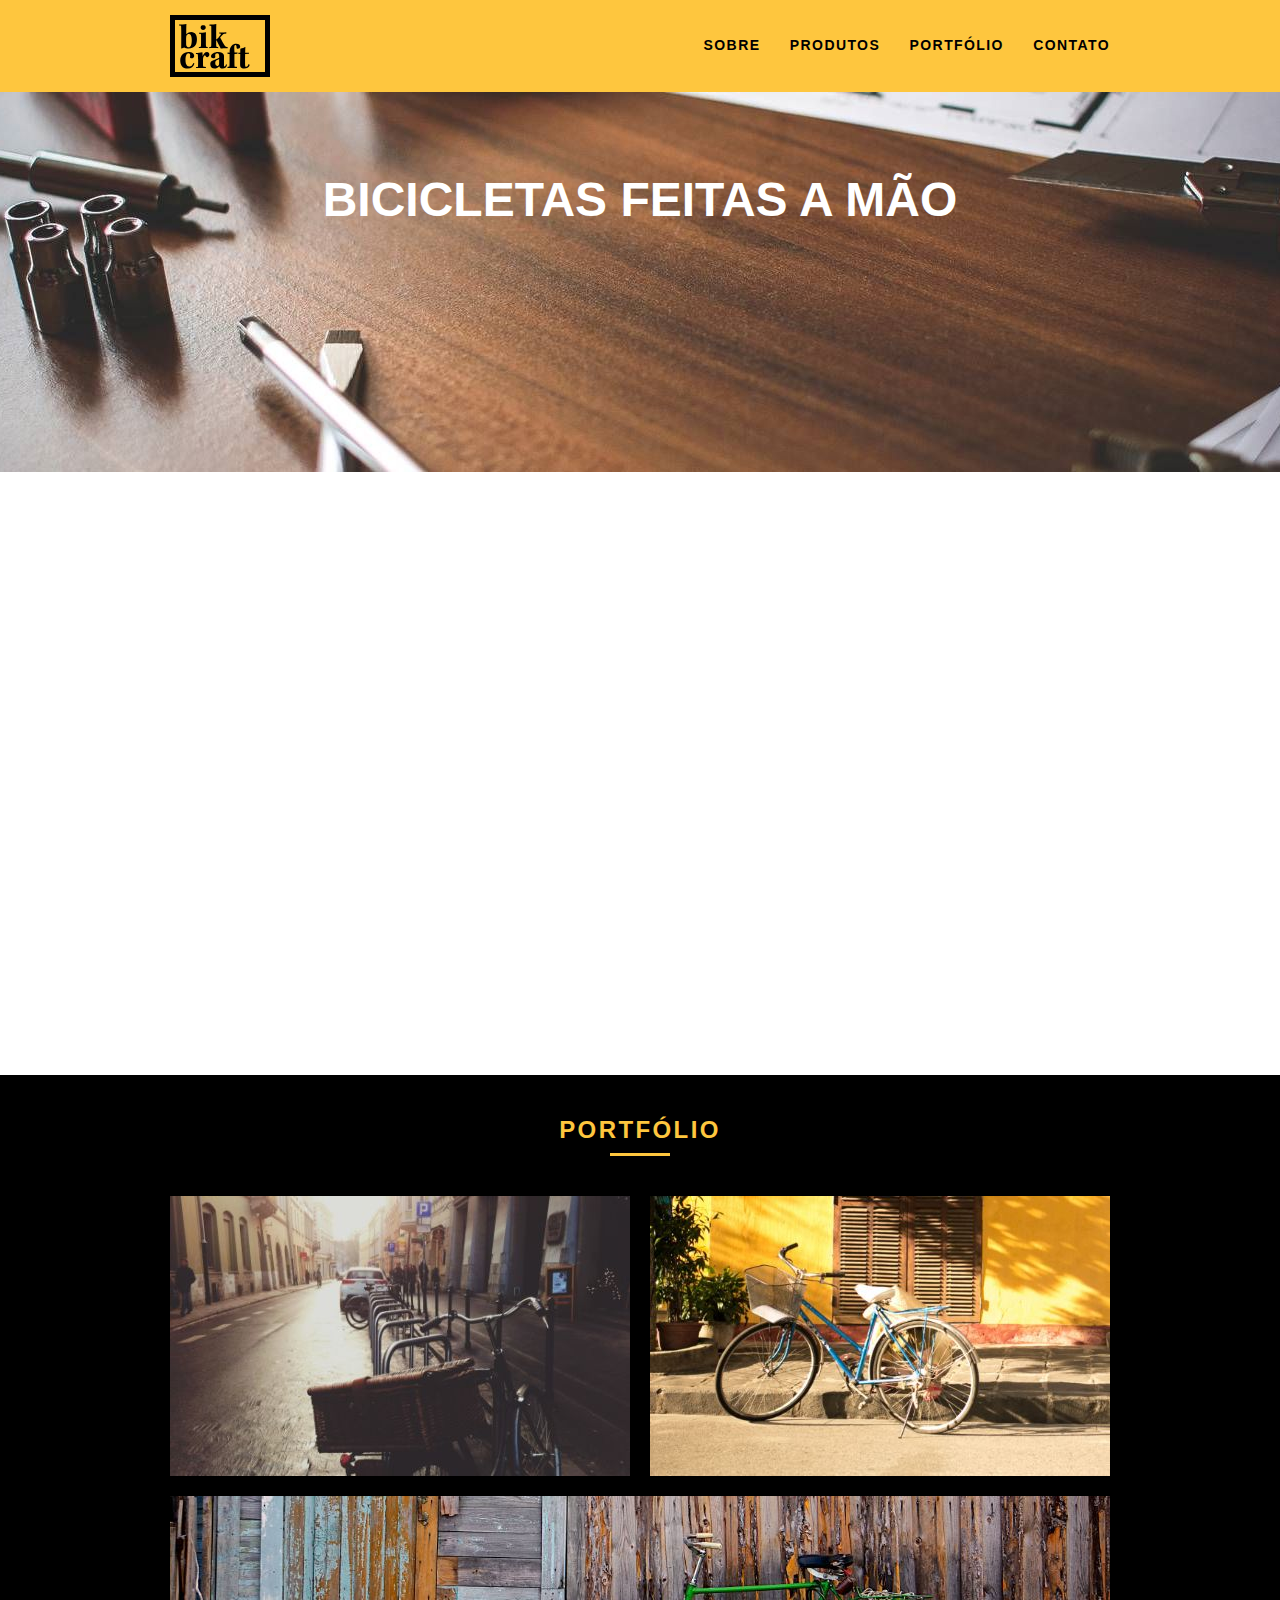
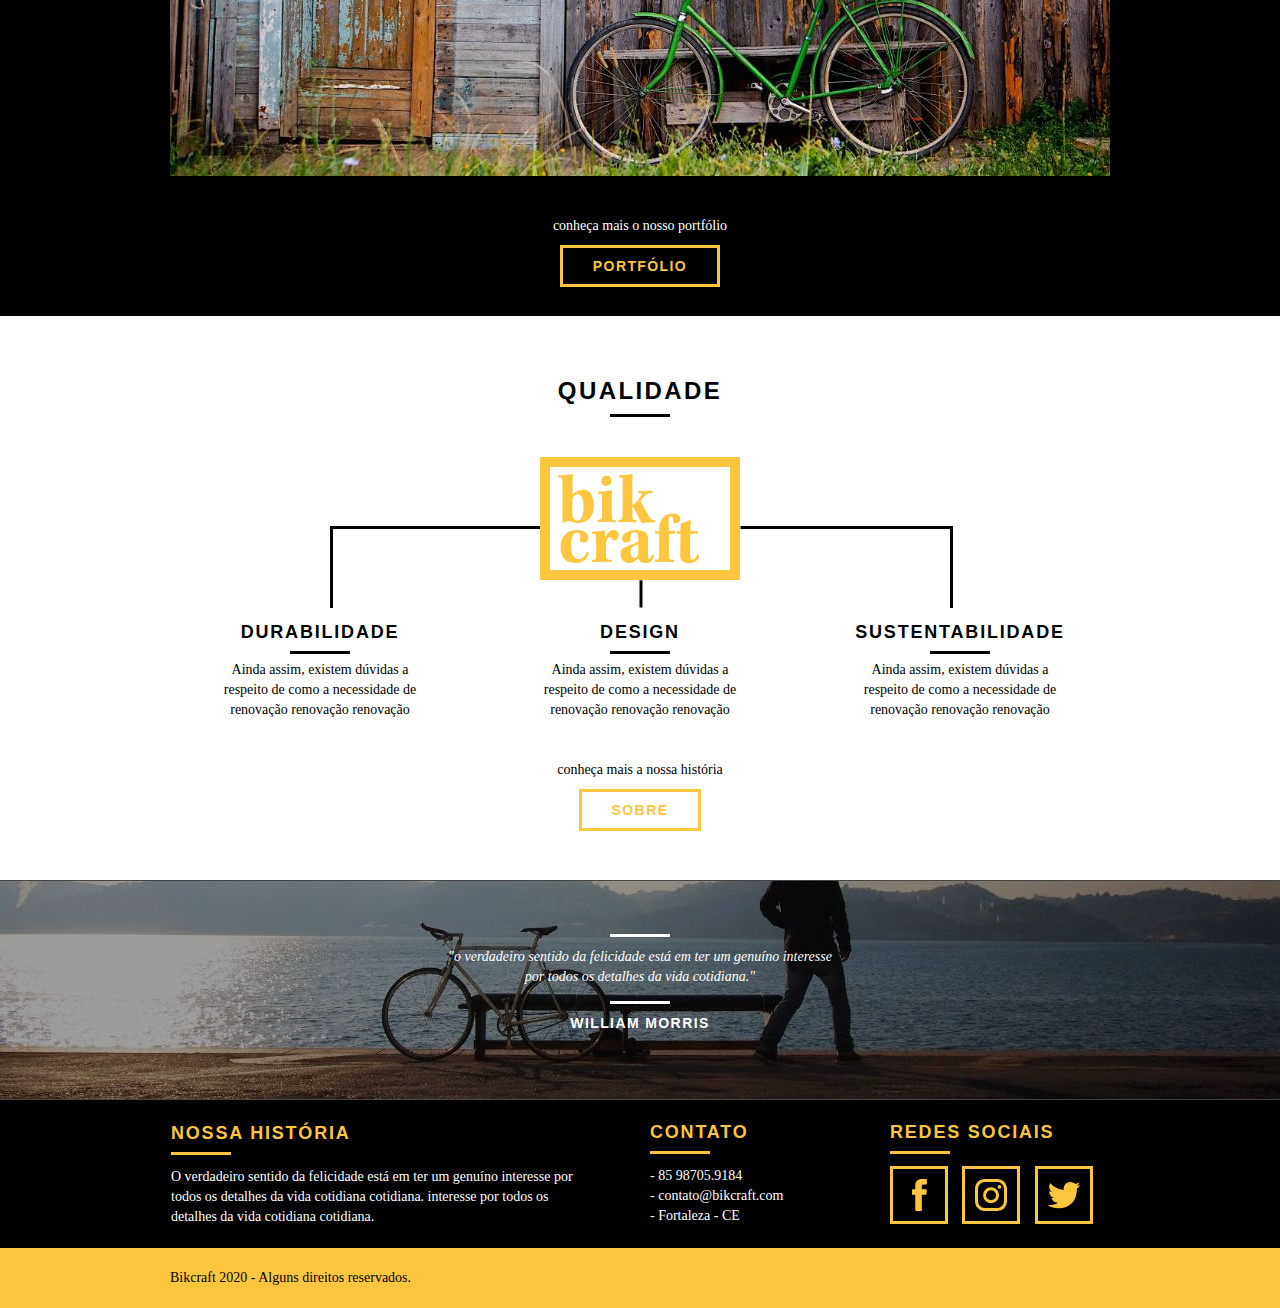
==== commit 03abb140: "JS - Animacoes" ====
--- a/web/index.html
+++ b/web/index.html
@@ -10,6 +10,7 @@
   <link rel="stylesheet" href="css/grid.css">
   <link rel="stylesheet" href="css/style.css">
   <link rel="stylesheet" href="css/responsivo.css">
+  <script>document.documentElement.classList.add("js");</script>
 </head>
 
 <body>
@@ -31,17 +32,17 @@
 
   <section class="introducao">
     <div class="container">
-      <h1>Bicicletas feitas a mão</h1>
-      <blockquote class="quote-externo">
+      <h1 data-anime="400" class="fadeInDown">Bicicletas feitas a mão</h1>
+      <blockquote data-anime="800" class="quote-externo fadeInDown">
         <p>"não tenha nada em sua casa que você não considere útil ou acredita ser bonito"</p>
         <cite>WILLIAM MORRIS</cite>
       </blockquote>
-      <a href="produtos.html" class="btn">Orçamento</a>
+      <a data-anime="1200" href="produtos.html" class="btn">Orçamento</a>
     </div>
   </section>
 
-  <section class="produtos container">
-    <h2 class="subtitulo">Produtos</h2>
+  <section class="produtos container fadeInDown" data-anime="1600">
+    <h2 class=" subtitulo">Produtos</h2>
     <ul class="produtos_lista">
 
       <li class="grid-1-3">
@@ -158,6 +159,9 @@
     </div>
 
   </footer>
+
+  <script src="./js/simple-anime.js"></script>
+  <script src="./js/script.js"></script>
 </body>
 
 </html>--- a/web/css/style.css
+++ b/web/css/style.css
@@ -384,3 +384,55 @@
   background-color: #fec63e;
   padding: 20px 0;
 }
+
+/* JavaScript */
+.js [data-slide] {
+  position: relative;
+}
+.js [data-slide] > * {
+  position: absolute;
+  top: 0;
+  opacity: 0;
+}
+.js [data-slide] > .active {
+  position: relative;
+  opacity: 1;
+  transition: opacity 500ms;
+}
+
+.js [data-slide-nav] {
+  display: block;
+  text-align: center;
+  margin-top: 20px;
+}
+
+.js [data-slide-nav] button {
+  display: inline-block;
+  width: 12px;
+  height: 12px;
+  margin: 4px;
+  border: none;
+  padding: 0;
+  border-radius: 6px;
+  text-indent: -99px;
+  overflow: hidden;
+  background: #1d1d1d;
+}
+
+.js [data-slide-nav] button.active {
+  background: #fec63e;
+}
+
+.js [data-anime] {
+  opacity: 0;
+}
+
+.js .fadeInDown {
+  transform: translate3d(0, -20px, 0);
+}
+
+.js .anime {
+  opacity: 1;
+  transform: none;
+  transition: opacity 800ms, transform 800ms;
+}
--- a/web/css/responsivo.css
+++ b/web/css/responsivo.css
@@ -1,6 +1,44 @@
 /*Estilo para tablets*/
 @media only screen and (min-width: 788px) and (max-width: 979px) {
-}
+  /* Qualidade Home */
+  .qualidade::after {
+    right: 66px;
+  }
+
+  .qualidade_lista li {
+    padding: 0 10px;
+  }
+
+  /* Footer */
+  .footer_redes ul li a {
+    padding: 6px;
+  }
+
+  .footer_redes ul li a img {
+    width: 26px;
+  }
+
+  /* Produtos */
+  .produto_item h2 {
+    top: -150px;
+    margin-bottom: -56px;
+  }
+
+  .produto_icone {
+    padding: 41px 0;
+  }
+
+  .produto_info p {
+    font-size: 14px;
+    line-height: 20px;
+    height: 122px;
+    padding: 20px 30px;
+  }
+
+  .produto_info ul li {
+    width: 181px;
+  }
+} /* Final do estilo para tablet */
 
 /*Estilo para smartphone*/
 @media only screen and (max-width: 787px) {
@@ -33,12 +71,88 @@
     border-color: #fff;
   }
 
+  .header_menu ul li a.menu_ativo {
+    border-color: #fff;
+  }
+
   /*Introducao*/
 
   .introducao {
     margin-top: 0px;
-    padding-top: 20px;
+    padding-top: 70px;
     background: url('../img/bg-mobile.jpg') no-repeat center;
     background-size: cover;
   }
+
+  .introducao h1 {
+    font-size: 36px;
+  }
+
+  /* Introdução Interna*/
+  .introducao-interna {
+    margin-top: 0;
+  }
+
+  /* Call */
+  .call {
+    padding-top: 10px;
+  }
+
+  /* Qualidade Home */
+  .qualidade::after {
+    display: none;
+  }
+
+  /* Sobre */
+
+  .missao_sobre p {
+    font-size: 14px;
+    line-height: 20px;
+    padding-right: 0;
+  }
+
+  .missao_sobre ul li {
+    font-size: 14px;
+    line-height: 30px;
+    padding-right: 0;
+  }
+
+  /* Produtos */
+  .produto_item h2 {
+    top: -100px;
+    margin-bottom: -68px;
+  }
+
+  .produto_icone {
+    padding: 41px 0;
+  }
+
+  .produto_info p {
+    font-size: 14px;
+    line-height: 20px;
+    height: auto;
+    padding: 20px 30px;
+  }
+
+  .produto_info ul li {
+    width: 149px;
+    font-size: 14px;
+    line-height: 20px;
+    padding-top: 14px;
+  }
+
+  .form {
+    padding-right: 0;
+  }
+
+  .orcamento_dados ul {
+    padding-right: 0;
+  }
+
+  /* Contato */
+
+  .contato_form {
+    padding-right: 0;
+    margin-bottom: 40px;
+  }
 }
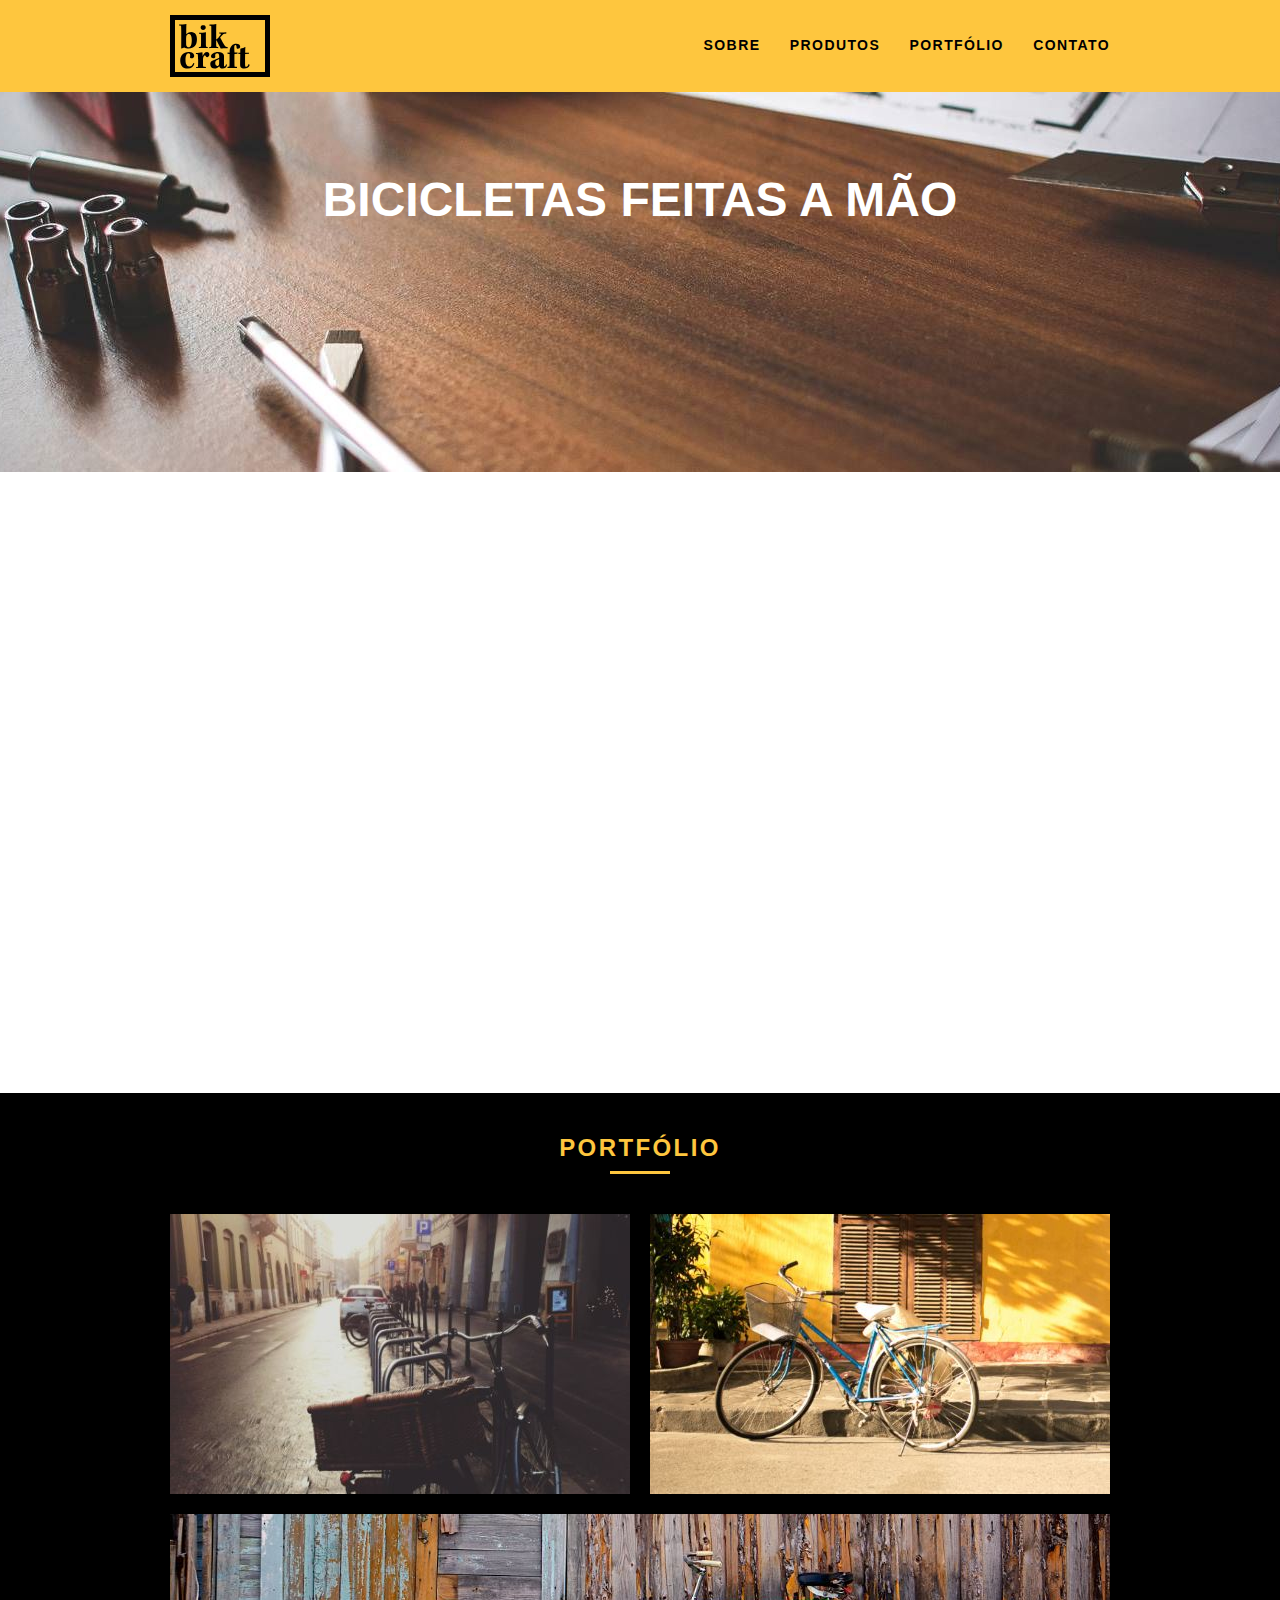
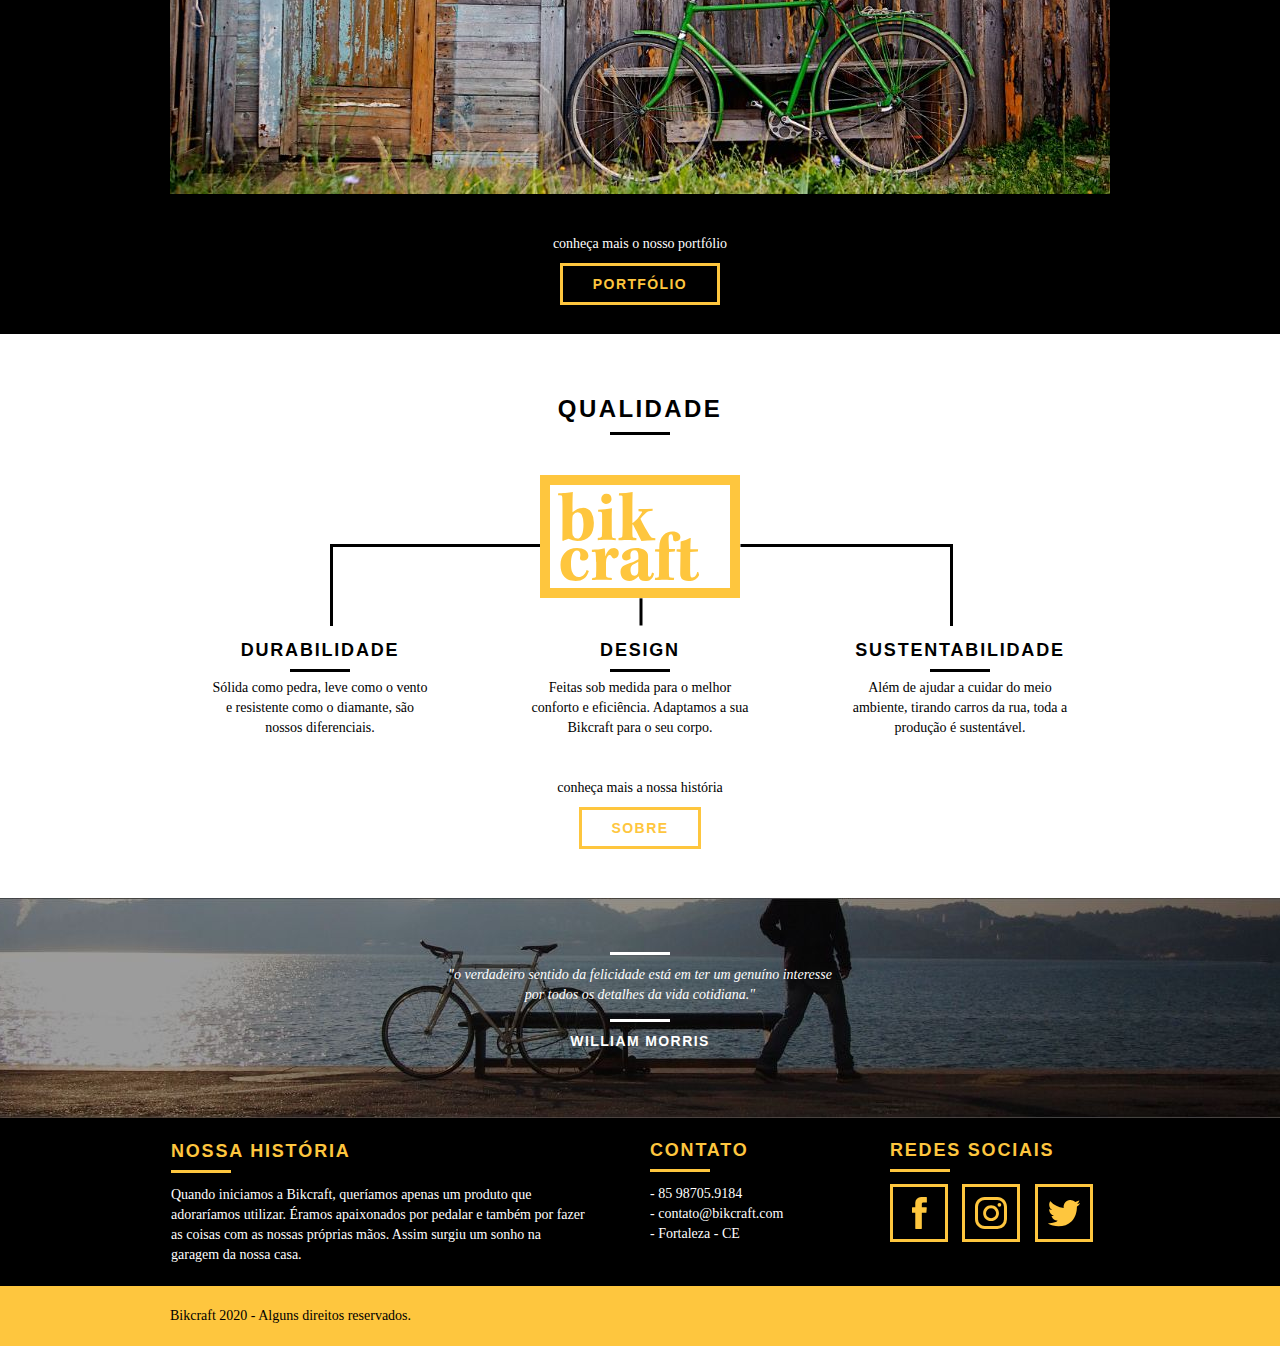
==== commit 787e028c: "ajustes" ====
--- a/web/index.html
+++ b/web/index.html
@@ -2,14 +2,27 @@
 <html lang="pt-br">
 
 <head>
-  <meta charset="UTF-8">
-  <meta name="viewport" content="width=device-width, initial-scale=1.0">
-  <title>Bikcraft</title>
-  <link rel="stylesheet" href="css/normalize.css">
-  <link rel="stylesheet" href="css/reset.css">
-  <link rel="stylesheet" href="css/grid.css">
-  <link rel="stylesheet" href="css/style.css">
-  <link rel="stylesheet" href="css/responsivo.css">
+  <meta charset="UTF-8" />
+  <title>Bikcraft - Bicicletas Personalizadas</title>
+  <meta name="description" content="Compre a sua bicicleta personalizada na Bikcraft. Possuímos modelos Passeio, Retrô e Esporte.">
+
+  <meta property="og:type" content="website" />
+  <meta property="og:title" content="Bikcraft - Bicicletas Personalizadas" />
+  <meta property="og:description" content="Compre a sua bicicleta personalizada na Bikcraft. Possuímos modelos Passeio, Retrô e Esporte." />
+  <meta property="og:url" content="https://bikcraft-alisson.000webhostapp.com/" />
+  <meta property="og:image" content="https://bikcraft-alisson.000webhostapp.com/img/og-image.png" />
+
+  <meta name="viewport" content="width=device-width, initial-scale=1" />
+
+  <link rel="shortcut icon" href="favicon.ico" />
+  <!--
+  <link rel="stylesheet" href="css/normalize.css" />
+  <link rel="stylesheet" href="css/reset.css" />
+  <link rel="stylesheet" href="css/grid.css" />
+  <link rel="stylesheet" href="css/style.css" />
+  <link rel="stylesheet" href="css/responsivo.css" />
+-->
+  <link rel="stylesheet" href="css/style.css" />
   <script>document.documentElement.classList.add("js");</script>
 </head>
 
@@ -50,7 +63,7 @@
           <img src="img/produtos/passeio.svg" alt="Bikcraft Passeio">
         </div>
         <h3>Passeio</h3>
-        <p>Ainda assim, existem dúvidas a respeito de como a necessidade de renovação</p>
+        <p>Muito melhor do que passear pela orla a vidros fechados.</p>
       </li>
 
       <li class="grid-1-3">
@@ -58,7 +71,7 @@
           <img src="img/produtos/esporte.svg" alt="Bikcraft Esporte">
         </div>
         <h3>Esporte</h3>
-        <p>Ainda assim, existem dúvidas a respeito de como a necessidade de renovação</p>
+        <p>Mais rápida do que Forest Gump, ninguém vai pegar você.</p>
       </li>
 
       <li class="grid-1-3">
@@ -66,7 +79,7 @@
           <img src="img/produtos/retro.svg" alt="Bikcraft Retrô">
         </div>
         <h3>Retrô</h3>
-        <p>Ainda assim, existem dúvidas a respeito de como a necessidade de renovação</p>
+        <p>O passado volta para lembramos o que devemos fazer no futuro.</p>
       </li>
     </ul>
     <div class="call">
@@ -98,15 +111,15 @@
     <ul class="qualidade_lista">
       <li class="grid-1-3">
         <h3>Durabilidade</h3>
-        <p>Ainda assim, existem dúvidas a respeito de como a necessidade de renovação renovação renovação</p>
+        <p>Sólida como pedra, leve como o vento e resistente como o diamante, são nossos diferenciais.</p>
       </li>
       <li class="grid-1-3">
         <h3>Design</h3>
-        <p>Ainda assim, existem dúvidas a respeito de como a necessidade de renovação renovação renovação</p>
+        <p>Feitas sob medida para o melhor conforto e eficiência. Adaptamos a sua Bikcraft para o seu corpo.</p>
       </li>
       <li class="grid-1-3">
         <h3>Sustentabilidade</h3>
-        <p>Ainda assim, existem dúvidas a respeito de como a necessidade de renovação renovação renovação</p>
+        <p>Além de ajudar a cuidar do meio ambiente, tirando carros da rua, toda a produção é sustentável.</p>
       </li>
     </ul>
     <div class="call">
@@ -115,12 +128,12 @@
     </div>
   </section>
 
-  <section class="quebra">
+  <div class="quebra">
     <blockquote class="quote-externo container">
       <p>"o verdadeiro sentido da felicidade está em ter um genuíno interesse por todos os detalhes da vida cotidiana."</p>
       <cite>WILLIAM MORRIS</cite>
     </blockquote>
-  </section>
+  </div>
 
   <footer>
     <div class="footer">
@@ -128,7 +141,7 @@
 
         <div class="grid-8 footer_historia">
           <h3>Nossa História</h3>
-          <p>O verdadeiro sentido da felicidade está em ter um genuíno interesse por todos os detalhes da vida cotidiana cotidiana. interesse por todos os detalhes da vida cotidiana cotidiana.</p>
+          <p>Quando iniciamos a Bikcraft, queríamos apenas um produto que adoraríamos utilizar. Éramos apaixonados por pedalar e também por fazer as coisas com as nossas próprias mãos. Assim surgiu um sonho na garagem da nossa casa.</p>
         </div>
 
         <div class="grid-4 footer_contato">
@@ -143,9 +156,9 @@
         <div class="grid-4 footer_redes">
           <h3>Redes Sociais</h3>
           <ul>
-            <li><a href="https://facebook.com/" target="_blank"><img src="img/redes-sociais/facebook.svg"></a></li>
-            <li><a href="https://instagram.com/" target="_blank"><img src="img/redes-sociais/instagram.svg"></a></li>
-            <li><a href="https://twitter.com/" target="_blank"><img src="img/redes-sociais/twitter.svg"></a></li>
+            <li><a href="https://facebook.com/" target="_blank"><img src="img/redes-sociais/facebook.svg" alt="Facebook Bikcraft"></a></li>
+            <li><a href="https://instagram.com/" target="_blank"><img src="img/redes-sociais/instagram.svg" alt="Instagram Bikcraft"></a></li>
+            <li><a href="https://twitter.com/" target="_blank"><img src="img/redes-sociais/twitter.svg" alt="Twitter Bikcraft"></a></li>
           </ul>
         </div>
 
--- a/web/css/style.css
+++ b/web/css/style.css
@@ -1,438 +1 @@
-/* Estilos Gerais */
-
-body {
-  font-family: Arial, Helvetica, sans-serif;
-}
-
-p {
-  font-family: Georgia, 'Times New Roman', Times, serif;
-  font-size: 14px;
-  line-height: 20px;
-}
-
-img {
-  display: block;
-  max-width: 100%;
-}
-
-.btn {
-  border: 3px solid #fec63e;
-  padding: 10px 30px;
-  color: #fec63e;
-  font-size: 14px;
-  line-height: 20px;
-  text-transform: uppercase;
-  font-weight: bold;
-  letter-spacing: 0.1em;
-}
-
-.btn:hover {
-  color: #ffffff;
-  border-color: #ffffff;
-}
-
-.btn.btn-preto:hover {
-  color: #000000;
-  border-color: #000000;
-}
-
-.subtitulo {
-  font-size: 24px;
-  line-height: 30px;
-  font-weight: bold;
-  letter-spacing: 0.1em;
-  color: #000000;
-  text-transform: uppercase;
-  text-align: center;
-  margin-bottom: 40px;
-}
-
-.subtitulo::after {
-  content: '';
-  display: block;
-  width: 60px;
-  height: 3px;
-  background: #000000;
-  margin: 8px auto;
-}
-
-.subtitulo-interno {
-  font-size: 24px;
-  line-height: 30px;
-  font-weight: bold;
-  letter-spacing: 0.1em;
-  color: #000000;
-  text-transform: uppercase;
-  margin-bottom: 20px;
-}
-
-.subtitulo-interno::after {
-  content: '';
-  display: block;
-  width: 60px;
-  height: 3px;
-  background: #000000;
-  margin: 8px 0;
-}
-/* Header */
-
-.header {
-  position: fixed;
-  top: 0;
-  width: 100%;
-  background: #fec63e;
-  padding: 15px 0;
-  z-index: 10;
-}
-
-.header_menu {
-  text-align: right;
-}
-
-.header_menu ul li {
-  display: inline-block;
-  margin-left: 25px;
-  margin-top: 20px;
-}
-
-.header_menu ul li a {
-  color: #000000;
-  font-weight: bold;
-  text-transform: uppercase;
-  letter-spacing: 0.1em;
-  font-size: 14px;
-  line-height: 20px;
-  padding: 10px 0;
-}
-
-.header_menu ul li a:hover {
-  color: #ffffff;
-}
-
-.header_menu ul li a.menu_ativo {
-  color: #ffffff;
-}
-
-/* Introdução */
-
-.introducao {
-  width: 100%;
-  height: 380px;
-  background: url('../img/bg.jpg') no-repeat center;
-  background-size: cover;
-  margin-top: 92px;
-  text-align: center;
-  padding-top: 80px;
-}
-
-.introducao h1 {
-  font-size: 48px;
-  color: #ffffff;
-  font-weight: bold;
-  text-transform: uppercase;
-}
-
-.quote-externo {
-  max-width: 320px;
-  margin: auto;
-  margin-bottom: 40px;
-  color: #ffffff;
-}
-
-.quote-externo p {
-  font-style: italic;
-}
-
-.quote-externo p::before,
-.quote-externo p::after {
-  content: '';
-  display: block;
-  width: 60px;
-  height: 3px;
-  background: #ffffff;
-  margin: 14px auto 10px auto;
-}
-
-.quote-externo cite {
-  font-style: normal;
-  font-weight: bold;
-  font-size: 14px;
-  letter-spacing: 0.1em;
-}
-
-/* Introdução Interna */
-
-.introducao-interna {
-  width: 100%;
-  margin-top: 92px;
-  height: 160px;
-  text-align: center;
-  color: #ffffff;
-  padding-top: 40px;
-}
-
-.introducao-interna h1 {
-  font-size: 36px;
-  font-weight: bold;
-  text-transform: uppercase;
-}
-
-.introducao-interna h1::after {
-  content: '';
-  display: block;
-  width: 60px;
-  height: 3px;
-  background: #ffffff;
-  margin: 6px auto 10px auto;
-}
-
-/* Produtos */
-.produtos {
-  padding: 60px 0;
-}
-
-.produtos_lista li {
-  background: #fec63e;
-  text-align: center;
-}
-
-.produtos_lista li img {
-  margin: 0 auto;
-}
-
-.produtos_lista li h3 {
-  font-weight: bold;
-  font-size: 18px;
-  line-height: 25px;
-  text-transform: uppercase;
-  letter-spacing: 0.1em;
-  margin-top: 20px;
-}
-
-.produtos_lista li h3::after {
-  content: '';
-  display: block;
-  width: 60px;
-  height: 3px;
-  background: #000000;
-  margin: 2px auto;
-}
-
-.produtos_lista li p {
-  padding: 10px 20px 20px 20px;
-}
-
-.produtos_icone {
-  background: #000000;
-  padding: 20px;
-}
-
-.call {
-  padding-top: 40px;
-  text-align: center;
-  clear: both;
-}
-
-.call p {
-  margin-bottom: 20px;
-}
-
-/* Portfólio */
-
-.portfolio {
-  width: 100%;
-  background-color: #000000;
-  padding: 40px 0;
-}
-
-.portfolio .subtitulo {
-  color: #fec63e;
-}
-
-.portfolio .subtitulo::after {
-  background: #fec63e;
-}
-
-.portfolio_lista li:last-child {
-  padding-top: 20px;
-}
-
-.portfolio .call p {
-  color: #ffffff;
-}
-
-/* Qualidade */
-
-.qualidade {
-  padding: 60px 0;
-}
-
-.qualidade::after {
-  content: '';
-  width: 634px;
-  height: 83px;
-  display: block;
-  background: url('../img/linhas.svg') no-repeat center;
-  position: absolute;
-  top: 209px;
-  right: 162px;
-  z-index: -1;
-}
-
-.qualidade img {
-  margin: 0 auto;
-}
-
-.qualidade_lista {
-  padding-top: 20px;
-  overflow: hidden;
-}
-
-.qualidade_lista li {
-  text-align: center;
-  padding: 0 40px;
-}
-
-.qualidade_lista li h3 {
-  font-weight: bold;
-  font-size: 18px;
-  line-height: 25px;
-  text-transform: uppercase;
-  letter-spacing: 0.1em;
-  margin-top: 20px;
-}
-
-.qualidade_lista li h3::after {
-  content: '';
-  display: block;
-  width: 60px;
-  height: 3px;
-  background: #000000;
-  margin: 6px auto;
-}
-
-/* Quebra */
-
-.quebra {
-  width: 100%;
-  height: 220px;
-  background: url('../img/bg-footer.jpg') no-repeat center;
-  background-size: cover;
-  text-align: center;
-  padding-top: 40px;
-}
-
-.quebra .quote-externo {
-  max-width: 400px;
-}
-
-/* Footer */
-
-.footer {
-  width: 100%;
-  background: #000;
-  color: #ffffff;
-  padding: 20px 0;
-}
-
-.footer h3 {
-  font-size: 18px;
-  line-height: 25px;
-  color: #fec63e;
-  text-transform: uppercase;
-  letter-spacing: 0.1em;
-  font-weight: bold;
-}
-
-.footer h3::after {
-  content: '';
-  display: block;
-  width: 60px;
-  height: 3px;
-  background: #fec63e;
-  margin: 6px 0 12px 0;
-}
-
-.footer_historia {
-  padding-right: 40px;
-  border: 1px solid #000;
-}
-
-.footer_contato ul li {
-  font-size: 14px;
-  line-height: 20px;
-  font-family: Georgia, 'Times New Roman', Times, serif;
-}
-
-.footer_redes ul li {
-  display: inline-block;
-  margin-right: 10px;
-}
-
-.footer_redes ul li a {
-  border: 3px solid #fec63e;
-  display: block;
-  padding: 10px;
-}
-
-.footer_redes ul li a:hover {
-  border-color: #ffffff;
-}
-
-.copy {
-  width: 100%;
-  background-color: #fec63e;
-  padding: 20px 0;
-}
-
-/* JavaScript */
-.js [data-slide] {
-  position: relative;
-}
-.js [data-slide] > * {
-  position: absolute;
-  top: 0;
-  opacity: 0;
-}
-.js [data-slide] > .active {
-  position: relative;
-  opacity: 1;
-  transition: opacity 500ms;
-}
-
-.js [data-slide-nav] {
-  display: block;
-  text-align: center;
-  margin-top: 20px;
-}
-
-.js [data-slide-nav] button {
-  display: inline-block;
-  width: 12px;
-  height: 12px;
-  margin: 4px;
-  border: none;
-  padding: 0;
-  border-radius: 6px;
-  text-indent: -99px;
-  overflow: hidden;
-  background: #1d1d1d;
-}
-
-.js [data-slide-nav] button.active {
-  background: #fec63e;
-}
-
-.js [data-anime] {
-  opacity: 0;
-}
-
-.js .fadeInDown {
-  transform: translate3d(0, -20px, 0);
-}
-
-.js .anime {
-  opacity: 1;
-  transform: none;
-  transition: opacity 800ms, transform 800ms;
-}
+html{line-height:1.15;-webkit-text-size-adjust:100%}body{margin:0}main{display:block}h1{font-size:2em;margin:.67em 0}hr{box-sizing:content-box;height:0;overflow:visible}pre{font-family:monospace,monospace;font-size:1em}a{background-color:transparent}abbr[title]{border-bottom:none;text-decoration:underline;text-decoration:underline dotted}b,strong{font-weight:bolder}code,kbd,samp{font-family:monospace,monospace;font-size:1em}small{font-size:80%}sub,sup{font-size:75%;line-height:0;position:relative;vertical-align:baseline}sub{bottom:-.25em}sup{top:-.5em}img{border-style:none}button,input,optgroup,select,textarea{font-family:inherit;font-size:100%;line-height:1.15;margin:0}button,input{overflow:visible}button,select{text-transform:none}button,[type='button'],[type='reset'],[type='submit']{-webkit-appearance:button}button::-moz-focus-inner,[type='button']::-moz-focus-inner,[type='reset']::-moz-focus-inner,[type='submit']::-moz-focus-inner{border-style:none;padding:0}button:-moz-focusring,[type='button']:-moz-focusring,[type='reset']:-moz-focusring,[type='submit']:-moz-focusring{outline:1px dotted ButtonText}fieldset{padding:.35em .75em .625em}legend{box-sizing:border-box;color:inherit;display:table;max-width:100%;padding:0;white-space:normal}progress{vertical-align:baseline}textarea{overflow:auto}[type='checkbox'],[type='radio']{box-sizing:border-box;padding:0}[type='number']::-webkit-inner-spin-button,[type='number']::-webkit-outer-spin-button{height:auto}[type='search']{-webkit-appearance:textfield;outline-offset:-2px}[type='search']::-webkit-search-decoration{-webkit-appearance:none}::-webkit-file-upload-button{-webkit-appearance:button;font:inherit}details{display:block}summary{display:list-item}template{display:none}[hidden]{display:none}a{text-decoration:none}ol,ul{list-style:none}html,body,div,span,iframe,h1,h2,h3,h4,h5,h6,p,blockquote,a,em,img,dl,dt,dd,ol,ul,li,fieldset,form,label,legend,article,footer,header,nav,section,main{margin:0;padding:0;border:0;vertical-align:baseline}h1,h2,h3,h4,h5,h6,p,a,ul{font-size:1em;font-weight:400}*,:before,:after{-webkit-box-sizing:border-box;-moz-box-sizing:border-box;box-sizing:border-box}.container{width:960px;margin:0 auto;padding:0;position:relative}.container:after,.container:before{content:' ';display:table}.container:after{clear:both}.grid-1,.grid-2,.grid-3,.grid-4,.grid-5,.grid-6,.grid-7,.grid-8,.grid-9,.grid-10,.grid-11,.grid-12,.grid-13,.grid-14,.grid-15,.grid-16,.grid-1-3{float:left;margin-left:10px;margin-right:10px}.grid-1{width:40px}.grid-2{width:100px}.grid-3{width:160px}.grid-4{width:220px}.grid-5{width:280px}.grid-6{width:340px}.grid-7{width:400px}.grid-8{width:460px}.grid-9{width:520px}.grid-10{width:580px}.grid-11{width:640px}.grid-12{width:700px}.grid-13{width:760px}.grid-14{width:820px}.grid-15{width:880px}.grid-16{width:940px}.grid-1-3{width:300px}@media only screen and (min-width: 788px) and (max-width: 979px){.container{width:768px}.grid-1{width:28px}.grid-2{width:76px}.grid-3{width:124px}.grid-4{width:172px}.grid-5{width:220px}.grid-6{width:268px}.grid-7{width:316px}.grid-8{width:364px}.grid-9{width:412px}.grid-10{width:460px}.grid-11{width:508px}.grid-12{width:556px}.grid-13{width:604px}.grid-14{width:652px}.grid-15{width:700px}.grid-16{width:748px}.grid-1-3{width:236px}}@media only screen and (max-width: 787px){.container{width:300px}.grid-1,.grid-2,.grid-3,.grid-4,.grid-5,.grid-6,.grid-7,.grid-8,.grid-9,.grid-10,.grid-11,.grid-12,.grid-13,.grid-14,.grid-15,.grid-16,.grid-1-3{width:300px;margin:0 0 20px;float:none}}body{font-family:Arial,Helvetica,sans-serif}p{font-family:Georgia,'Times New Roman',Times,serif;font-size:14px;line-height:20px}img{display:block;max-width:100%}.btn{border:3px solid #fec63e;padding:10px 30px;color:#fec63e;font-size:14px;line-height:20px;text-transform:uppercase;font-weight:700;letter-spacing:.1em}.btn:hover{color:#fff;border-color:#fff}.btn.btn-preto:hover{color:#000;border-color:#000}.subtitulo{font-size:24px;line-height:30px;font-weight:700;letter-spacing:.1em;color:#000;text-transform:uppercase;text-align:center;margin-bottom:40px}.subtitulo::after{content:'';display:block;width:60px;height:3px;background:#000;margin:8px auto}.subtitulo-interno{font-size:24px;line-height:30px;font-weight:700;letter-spacing:.1em;color:#000;text-transform:uppercase;margin-bottom:20px}.subtitulo-interno::after{content:'';display:block;width:60px;height:3px;background:#000;margin:8px 0}.header{position:fixed;top:0;width:100%;background:#fec63e;padding:15px 0;z-index:10}.header_menu{text-align:right}.header_menu ul li{display:inline-block;margin-left:25px;margin-top:20px}.header_menu ul li a{color:#000;font-weight:700;text-transform:uppercase;letter-spacing:.1em;font-size:14px;line-height:20px;padding:10px 0}.header_menu ul li a:hover{color:#fff}.header_menu ul li a.menu_ativo{color:#fff}.introducao{width:100%;height:380px;background:url(../img/bg.jpg) no-repeat center;background-size:cover;margin-top:92px;text-align:center;padding-top:80px}.introducao h1{font-size:48px;color:#fff;font-weight:700;text-transform:uppercase}.quote-externo{max-width:320px;margin:auto;margin-bottom:40px;color:#fff}.quote-externo p{font-style:italic}.quote-externo p::before,.quote-externo p::after{content:'';display:block;width:60px;height:3px;background:#fff;margin:14px auto 10px}.quote-externo cite{font-style:normal;font-weight:700;font-size:14px;letter-spacing:.1em}.introducao-interna{width:100%;margin-top:92px;height:160px;text-align:center;color:#fff;padding-top:40px}.introducao-interna h1{font-size:36px;font-weight:700;text-transform:uppercase}.introducao-interna h1::after{content:'';display:block;width:60px;height:3px;background:#fff;margin:6px auto 10px}.produtos{padding:60px 0}.produtos_lista li{background:#fec63e;text-align:center;height:320px}.produtos_lista li img{margin:0 auto}.produtos_lista li h3{font-weight:700;font-size:18px;line-height:25px;text-transform:uppercase;letter-spacing:.1em;margin-top:20px}.produtos_lista li h3::after{content:'';display:block;width:60px;height:3px;background:#000;margin:2px auto}.produtos_lista li p{padding:10px 20px 20px}.produtos_icone{background:#000;padding:20px}.call{padding-top:40px;text-align:center;clear:both}.call p{margin-bottom:20px}.portfolio{width:100%;background-color:#000;padding:40px 0}.portfolio .subtitulo{color:#fec63e}.portfolio .subtitulo::after{background:#fec63e}.portfolio_lista li:last-child{padding-top:20px}.portfolio .call p{color:#fff}.qualidade{padding:60px 0}.qualidade::after{content:'';width:634px;height:83px;display:block;background:url(../img/linhas.svg) no-repeat center;position:absolute;top:209px;right:162px;z-index:-1}.qualidade img{margin:0 auto}.qualidade_lista{padding-top:20px;overflow:hidden}.qualidade_lista li{text-align:center;padding:0 40px}.qualidade_lista li h3{font-weight:700;font-size:18px;line-height:25px;text-transform:uppercase;letter-spacing:.1em;margin-top:20px}.qualidade_lista li h3::after{content:'';display:block;width:60px;height:3px;background:#000;margin:6px auto}.quebra{width:100%;height:220px;background:url(../img/bg-footer.jpg) no-repeat center;background-size:cover;text-align:center;padding-top:40px}.quebra .quote-externo{max-width:400px}.footer{width:100%;background:#000;color:#fff;padding:20px 0}.footer h3{font-size:18px;line-height:25px;color:#fec63e;text-transform:uppercase;letter-spacing:.1em;font-weight:700}.footer h3::after{content:'';display:block;width:60px;height:3px;background:#fec63e;margin:6px 0 12px}.footer_historia{padding-right:40px;border:1px solid #000}.footer_contato ul li{font-size:14px;line-height:20px;font-family:Georgia,'Times New Roman',Times,serif}.footer_redes ul li{display:inline-block;margin-right:10px}.footer_redes ul li a{border:3px solid #fec63e;display:block;padding:10px}.footer_redes ul li a:hover{border-color:#fff}.copy{width:100%;background-color:#fec63e;padding:20px 0}.js [data-slide]{position:relative}.js [data-slide] > *{position:absolute;top:0;opacity:0}.js [data-slide] > .active{position:relative;opacity:1;transition:opacity 500ms}.js [data-slide-nav]{display:block;text-align:center;margin-top:20px}.js [data-slide-nav] button{display:inline-block;width:12px;height:12px;margin:4px;border:none;padding:0;border-radius:6px;text-indent:-99px;overflow:hidden;background:#1d1d1d}.js [data-slide-nav] button.active{background:#fec63e}.js [data-anime]{opacity:0}.js .fadeInDown{transform:translate3d(0,-20px,0)}.js .anime{opacity:1;transform:none;transition:opacity 800ms,transform 800ms}.nao-aparece{visibility:hidden;position:absolute;height:0}#form-sucesso{color:#31aa39}#form-sucesso h2{color:#31aa39;font-weight:700}#form-erro{color:#f64540}#form-erro h2{font-weight:700}.interna_sobre{background:url(../img/bg-sobre.jpg) no-repeat center;background-size:cover}.missao_sobre{padding-top:60px}.missao_sobre p{font-size:18px;line-height:25px;margin-bottom:1em;padding-right:60px}.missao_sobre ul li{font-family:Georgia,'Times New Roman',Times,serif;font-size:18px;line-height:30px}.foto-equipe{padding-top:20px}.interna_produtos{background:url(../img/bg-produto.jpg) no-repeat center;background-size:cover}.produto_item{padding-top:60px}.produto_item h2{color:#fff;font-size:36px;text-transform:uppercase;letter-spacing:.1em;font-weight:700;position:relative;top:-180px;text-align:center;margin-bottom:-56px}.produto_item h2::after,.produto_item h2::before{content:'';display:block;width:60px;height:3px;background:#fff;margin:6px auto 8px}.produto_icone{background:#000;padding:70px 0}.produto_icone img{margin:auto}.produto_info{background:#000}.produto_info p{color:#fff;font-size:18px;line-height:25px;height:180px;padding:30px 40px}.produto_info ul li{background:#fec63e;font-size:18px;font-weight:700;line-height:20px;text-align:center;text-transform:uppercase;width:229px;height:49px;padding-top:16px;float:left}.produto_info ul li:nth-child(1),.produto_info ul li:nth-child(2){margin-bottom:2px}.produto_info ul li:nth-child(even){margin-left:2px}.orcamento{background:#000;width:100%;margin-top:60px;padding:40px 0}.orcamento h2{color:#fec63e}.orcamento h2::after{background:#fec63e}.form{padding-right:60px}.form label{display:block;color:#fff;font-family:Georgia,'Times New Roman',Times,serif;font-size:18px;line-height:25px;margin-bottom:4px}.form input{display:block;width:100%;border:4px solid #fec63e;background:none;color:#fff;padding:7px 10px;margin-bottom:10px;outline:none;font-size:14px;font-family:Georgia,'Times New Roman',Times,serif}.form textarea{display:block;width:100%;border:4px solid #fec63e;background:none;color:#fff;padding:7px 10px;margin-bottom:20px;outline:none;font-size:14px;font-family:Georgia,'Times New Roman',Times,serif;height:120px}.form button{padding:7px 40px;background:none}.orcamento_dados{color:#fff}.orcamento_dados h3{font-size:18px;line-height:25px;font-weight:700;text-transform:uppercase;color:#fec63e}.orcamento_dados span{display:block;font-size:18px;line-height:30px;font-family:Georgia,'Times New Roman',Times,serif}.orcamento_dados span:nth-of-type(2){margin-bottom:40px}.orcamento_dados ul{padding-right:60px}.orcamento_dados ul li{font-family:Georgia,'Times New Roman',Times,serif;font-size:14px;padding:10px 15px}.orcamento_dados ul li:nth-child(odd){background:#1d1d1d}.orcamento_dados p{margin:8px 0}.interna_portfolio{background:url(../img/bg-portfolio.jpg) no-repeat center;background-size:cover}.quote_clientes{padding:60px 0;max-width:460px;margin:auto}.quote_clientes p{text-align:center;font-family:Georgia,'Times New Roman',Times,serif;font-size:18px;line-height:25px;font-style:italic;margin-bottom:20px}.quote_clientes cite{font-size:18px;font-weight:700;text-align:center;float:right;font-style:normal}.interna_contato{background:url(../img/bg-contato.jpg) no-repeat center;background-size:cover}.contato{padding:40px 0}.contato_form{padding-right:60px}.contato_form label{display:block;font-family:Georgia,'Times New Roman',Times,serif;font-size:18px;line-height:25px;margin-bottom:4px}.contato_form input{display:block;width:100%;border:4px solid #fec63e;background:none;padding:7px 10px;margin-bottom:10px;outline:none;font-size:14px;font-family:Georgia,'Times New Roman',Times,serif}.contato_form textarea{display:block;width:100%;border:4px solid #fec63e;background:none;padding:7px 10px;margin-bottom:20px;outline:none;font-size:14px;font-family:Georgia,'Times New Roman',Times,serif;height:120px}.contato_form button{padding:7px 40px;background:none}.contato_dados h3{font-size:18px;line-height:25px;font-weight:700;text-transform:uppercase;color:#fec63e}.contato_dados span{display:block;font-size:18px;line-height:30px;font-family:Georgia,'Times New Roman',Times,serif}.contato_dados span:nth-of-type(even){margin-bottom:30px}.contato_dados ul{margin-top:10px}.contato_dados ul li{display:inline-block;margin-right:10px}.contato_dados ul li a{border:3px solid #fec63e;display:block;padding:10px}.contato_dados ul li a:hover{border-color:#000}.contato_mapa{margin-bottom:60px}@media only screen and (min-width: 788px) and (max-width: 979px){.qualidade::after{right:66px}.qualidade_lista li{padding:0 10px}.footer_redes ul li a{padding:6px}.footer_redes ul li a img{width:26px}.produto_item h2{top:-150px}.produto_icone{padding:41px 0}.produto_info p{font-size:14px;line-height:20px;height:122px;padding:20px 30px}.produto_info ul li{width:181px}}@media only screen and (max-width: 787px){.header{position:relative;padding-bottom:0}.header img{margin:0 auto 10px}.header_menu{text-align:center}.header_menu ul li{margin:5px}.header_menu ul li a{border:4px solid #000;width:136px;display:block}.header_menu ul li a:hover{border-color:#fff}.header_menu ul li a.menu_ativo{border-color:#fff}.introducao{margin-top:0;padding-top:70px;background:url(../img/bg-mobile.jpg) no-repeat center;background-size:cover}.introducao h1{font-size:36px}.introducao-interna{margin-top:0}.call{padding-top:10px}.qualidade{padding:35px 0}.qualidade::after{display:none}.qualidade .call{padding-bottom:20px}.missao_sobre p{font-size:14px;line-height:20px;padding-right:0}.missao_sobre ul li{font-size:14px;line-height:25px}.produto_item h2{top:-100px;margin-bottom:-68px}.produto_icone{padding:41px 0}.produto_info p{font-size:14px;line-height:20px;height:auto;padding:20px 30px}.produto_info ul li{width:149px;font-size:14px;line-height:20px;padding-top:16px}.form{padding-right:0}.orcamento_dados h3:nth-child(1){padding-top:30px}.orcamento_dados ul{padding-right:0}.contato_form{padding-right:0;margin-bottom:40px}.portfolio_lista li{padding:0}.portfolio_lista li:last-child{padding-top:0}.footer_redes{margin:0}.copy{padding:20px 0 0}}--- a/web/css/style.css
+++ b/web/css/style.css
@@ -1,438 +1 @@
-/* Estilos Gerais */
-
-body {
-  font-family: Arial, Helvetica, sans-serif;
-}
-
-p {
-  font-family: Georgia, 'Times New Roman', Times, serif;
-  font-size: 14px;
-  line-height: 20px;
-}
-
-img {
-  display: block;
-  max-width: 100%;
-}
-
-.btn {
-  border: 3px solid #fec63e;
-  padding: 10px 30px;
-  color: #fec63e;
-  font-size: 14px;
-  line-height: 20px;
-  text-transform: uppercase;
-  font-weight: bold;
-  letter-spacing: 0.1em;
-}
-
-.btn:hover {
-  color: #ffffff;
-  border-color: #ffffff;
-}
-
-.btn.btn-preto:hover {
-  color: #000000;
-  border-color: #000000;
-}
-
-.subtitulo {
-  font-size: 24px;
-  line-height: 30px;
-  font-weight: bold;
-  letter-spacing: 0.1em;
-  color: #000000;
-  text-transform: uppercase;
-  text-align: center;
-  margin-bottom: 40px;
-}
-
-.subtitulo::after {
-  content: '';
-  display: block;
-  width: 60px;
-  height: 3px;
-  background: #000000;
-  margin: 8px auto;
-}
-
-.subtitulo-interno {
-  font-size: 24px;
-  line-height: 30px;
-  font-weight: bold;
-  letter-spacing: 0.1em;
-  color: #000000;
-  text-transform: uppercase;
-  margin-bottom: 20px;
-}
-
-.subtitulo-interno::after {
-  content: '';
-  display: block;
-  width: 60px;
-  height: 3px;
-  background: #000000;
-  margin: 8px 0;
-}
-/* Header */
-
-.header {
-  position: fixed;
-  top: 0;
-  width: 100%;
-  background: #fec63e;
-  padding: 15px 0;
-  z-index: 10;
-}
-
-.header_menu {
-  text-align: right;
-}
-
-.header_menu ul li {
-  display: inline-block;
-  margin-left: 25px;
-  margin-top: 20px;
-}
-
-.header_menu ul li a {
-  color: #000000;
-  font-weight: bold;
-  text-transform: uppercase;
-  letter-spacing: 0.1em;
-  font-size: 14px;
-  line-height: 20px;
-  padding: 10px 0;
-}
-
-.header_menu ul li a:hover {
-  color: #ffffff;
-}
-
-.header_menu ul li a.menu_ativo {
-  color: #ffffff;
-}
-
-/* Introdução */
-
-.introducao {
-  width: 100%;
-  height: 380px;
-  background: url('../img/bg.jpg') no-repeat center;
-  background-size: cover;
-  margin-top: 92px;
-  text-align: center;
-  padding-top: 80px;
-}
-
-.introducao h1 {
-  font-size: 48px;
-  color: #ffffff;
-  font-weight: bold;
-  text-transform: uppercase;
-}
-
-.quote-externo {
-  max-width: 320px;
-  margin: auto;
-  margin-bottom: 40px;
-  color: #ffffff;
-}
-
-.quote-externo p {
-  font-style: italic;
-}
-
-.quote-externo p::before,
-.quote-externo p::after {
-  content: '';
-  display: block;
-  width: 60px;
-  height: 3px;
-  background: #ffffff;
-  margin: 14px auto 10px auto;
-}
-
-.quote-externo cite {
-  font-style: normal;
-  font-weight: bold;
-  font-size: 14px;
-  letter-spacing: 0.1em;
-}
-
-/* Introdução Interna */
-
-.introducao-interna {
-  width: 100%;
-  margin-top: 92px;
-  height: 160px;
-  text-align: center;
-  color: #ffffff;
-  padding-top: 40px;
-}
-
-.introducao-interna h1 {
-  font-size: 36px;
-  font-weight: bold;
-  text-transform: uppercase;
-}
-
-.introducao-interna h1::after {
-  content: '';
-  display: block;
-  width: 60px;
-  height: 3px;
-  background: #ffffff;
-  margin: 6px auto 10px auto;
-}
-
-/* Produtos */
-.produtos {
-  padding: 60px 0;
-}
-
-.produtos_lista li {
-  background: #fec63e;
-  text-align: center;
-}
-
-.produtos_lista li img {
-  margin: 0 auto;
-}
-
-.produtos_lista li h3 {
-  font-weight: bold;
-  font-size: 18px;
-  line-height: 25px;
-  text-transform: uppercase;
-  letter-spacing: 0.1em;
-  margin-top: 20px;
-}
-
-.produtos_lista li h3::after {
-  content: '';
-  display: block;
-  width: 60px;
-  height: 3px;
-  background: #000000;
-  margin: 2px auto;
-}
-
-.produtos_lista li p {
-  padding: 10px 20px 20px 20px;
-}
-
-.produtos_icone {
-  background: #000000;
-  padding: 20px;
-}
-
-.call {
-  padding-top: 40px;
-  text-align: center;
-  clear: both;
-}
-
-.call p {
-  margin-bottom: 20px;
-}
-
-/* Portfólio */
-
-.portfolio {
-  width: 100%;
-  background-color: #000000;
-  padding: 40px 0;
-}
-
-.portfolio .subtitulo {
-  color: #fec63e;
-}
-
-.portfolio .subtitulo::after {
-  background: #fec63e;
-}
-
-.portfolio_lista li:last-child {
-  padding-top: 20px;
-}
-
-.portfolio .call p {
-  color: #ffffff;
-}
-
-/* Qualidade */
-
-.qualidade {
-  padding: 60px 0;
-}
-
-.qualidade::after {
-  content: '';
-  width: 634px;
-  height: 83px;
-  display: block;
-  background: url('../img/linhas.svg') no-repeat center;
-  position: absolute;
-  top: 209px;
-  right: 162px;
-  z-index: -1;
-}
-
-.qualidade img {
-  margin: 0 auto;
-}
-
-.qualidade_lista {
-  padding-top: 20px;
-  overflow: hidden;
-}
-
-.qualidade_lista li {
-  text-align: center;
-  padding: 0 40px;
-}
-
-.qualidade_lista li h3 {
-  font-weight: bold;
-  font-size: 18px;
-  line-height: 25px;
-  text-transform: uppercase;
-  letter-spacing: 0.1em;
-  margin-top: 20px;
-}
-
-.qualidade_lista li h3::after {
-  content: '';
-  display: block;
-  width: 60px;
-  height: 3px;
-  background: #000000;
-  margin: 6px auto;
-}
-
-/* Quebra */
-
-.quebra {
-  width: 100%;
-  height: 220px;
-  background: url('../img/bg-footer.jpg') no-repeat center;
-  background-size: cover;
-  text-align: center;
-  padding-top: 40px;
-}
-
-.quebra .quote-externo {
-  max-width: 400px;
-}
-
-/* Footer */
-
-.footer {
-  width: 100%;
-  background: #000;
-  color: #ffffff;
-  padding: 20px 0;
-}
-
-.footer h3 {
-  font-size: 18px;
-  line-height: 25px;
-  color: #fec63e;
-  text-transform: uppercase;
-  letter-spacing: 0.1em;
-  font-weight: bold;
-}
-
-.footer h3::after {
-  content: '';
-  display: block;
-  width: 60px;
-  height: 3px;
-  background: #fec63e;
-  margin: 6px 0 12px 0;
-}
-
-.footer_historia {
-  padding-right: 40px;
-  border: 1px solid #000;
-}
-
-.footer_contato ul li {
-  font-size: 14px;
-  line-height: 20px;
-  font-family: Georgia, 'Times New Roman', Times, serif;
-}
-
-.footer_redes ul li {
-  display: inline-block;
-  margin-right: 10px;
-}
-
-.footer_redes ul li a {
-  border: 3px solid #fec63e;
-  display: block;
-  padding: 10px;
-}
-
-.footer_redes ul li a:hover {
-  border-color: #ffffff;
-}
-
-.copy {
-  width: 100%;
-  background-color: #fec63e;
-  padding: 20px 0;
-}
-
-/* JavaScript */
-.js [data-slide] {
-  position: relative;
-}
-.js [data-slide] > * {
-  position: absolute;
-  top: 0;
-  opacity: 0;
-}
-.js [data-slide] > .active {
-  position: relative;
-  opacity: 1;
-  transition: opacity 500ms;
-}
-
-.js [data-slide-nav] {
-  display: block;
-  text-align: center;
-  margin-top: 20px;
-}
-
-.js [data-slide-nav] button {
-  display: inline-block;
-  width: 12px;
-  height: 12px;
-  margin: 4px;
-  border: none;
-  padding: 0;
-  border-radius: 6px;
-  text-indent: -99px;
-  overflow: hidden;
-  background: #1d1d1d;
-}
-
-.js [data-slide-nav] button.active {
-  background: #fec63e;
-}
-
-.js [data-anime] {
-  opacity: 0;
-}
-
-.js .fadeInDown {
-  transform: translate3d(0, -20px, 0);
-}
-
-.js .anime {
-  opacity: 1;
-  transform: none;
-  transition: opacity 800ms, transform 800ms;
-}
+html{line-height:1.15;-webkit-text-size-adjust:100%}body{margin:0}main{display:block}h1{font-size:2em;margin:.67em 0}hr{box-sizing:content-box;height:0;overflow:visible}pre{font-family:monospace,monospace;font-size:1em}a{background-color:transparent}abbr[title]{border-bottom:none;text-decoration:underline;text-decoration:underline dotted}b,strong{font-weight:bolder}code,kbd,samp{font-family:monospace,monospace;font-size:1em}small{font-size:80%}sub,sup{font-size:75%;line-height:0;position:relative;vertical-align:baseline}sub{bottom:-.25em}sup{top:-.5em}img{border-style:none}button,input,optgroup,select,textarea{font-family:inherit;font-size:100%;line-height:1.15;margin:0}button,input{overflow:visible}button,select{text-transform:none}button,[type='button'],[type='reset'],[type='submit']{-webkit-appearance:button}button::-moz-focus-inner,[type='button']::-moz-focus-inner,[type='reset']::-moz-focus-inner,[type='submit']::-moz-focus-inner{border-style:none;padding:0}button:-moz-focusring,[type='button']:-moz-focusring,[type='reset']:-moz-focusring,[type='submit']:-moz-focusring{outline:1px dotted ButtonText}fieldset{padding:.35em .75em .625em}legend{box-sizing:border-box;color:inherit;display:table;max-width:100%;padding:0;white-space:normal}progress{vertical-align:baseline}textarea{overflow:auto}[type='checkbox'],[type='radio']{box-sizing:border-box;padding:0}[type='number']::-webkit-inner-spin-button,[type='number']::-webkit-outer-spin-button{height:auto}[type='search']{-webkit-appearance:textfield;outline-offset:-2px}[type='search']::-webkit-search-decoration{-webkit-appearance:none}::-webkit-file-upload-button{-webkit-appearance:button;font:inherit}details{display:block}summary{display:list-item}template{display:none}[hidden]{display:none}a{text-decoration:none}ol,ul{list-style:none}html,body,div,span,iframe,h1,h2,h3,h4,h5,h6,p,blockquote,a,em,img,dl,dt,dd,ol,ul,li,fieldset,form,label,legend,article,footer,header,nav,section,main{margin:0;padding:0;border:0;vertical-align:baseline}h1,h2,h3,h4,h5,h6,p,a,ul{font-size:1em;font-weight:400}*,:before,:after{-webkit-box-sizing:border-box;-moz-box-sizing:border-box;box-sizing:border-box}.container{width:960px;margin:0 auto;padding:0;position:relative}.container:after,.container:before{content:' ';display:table}.container:after{clear:both}.grid-1,.grid-2,.grid-3,.grid-4,.grid-5,.grid-6,.grid-7,.grid-8,.grid-9,.grid-10,.grid-11,.grid-12,.grid-13,.grid-14,.grid-15,.grid-16,.grid-1-3{float:left;margin-left:10px;margin-right:10px}.grid-1{width:40px}.grid-2{width:100px}.grid-3{width:160px}.grid-4{width:220px}.grid-5{width:280px}.grid-6{width:340px}.grid-7{width:400px}.grid-8{width:460px}.grid-9{width:520px}.grid-10{width:580px}.grid-11{width:640px}.grid-12{width:700px}.grid-13{width:760px}.grid-14{width:820px}.grid-15{width:880px}.grid-16{width:940px}.grid-1-3{width:300px}@media only screen and (min-width: 788px) and (max-width: 979px){.container{width:768px}.grid-1{width:28px}.grid-2{width:76px}.grid-3{width:124px}.grid-4{width:172px}.grid-5{width:220px}.grid-6{width:268px}.grid-7{width:316px}.grid-8{width:364px}.grid-9{width:412px}.grid-10{width:460px}.grid-11{width:508px}.grid-12{width:556px}.grid-13{width:604px}.grid-14{width:652px}.grid-15{width:700px}.grid-16{width:748px}.grid-1-3{width:236px}}@media only screen and (max-width: 787px){.container{width:300px}.grid-1,.grid-2,.grid-3,.grid-4,.grid-5,.grid-6,.grid-7,.grid-8,.grid-9,.grid-10,.grid-11,.grid-12,.grid-13,.grid-14,.grid-15,.grid-16,.grid-1-3{width:300px;margin:0 0 20px;float:none}}body{font-family:Arial,Helvetica,sans-serif}p{font-family:Georgia,'Times New Roman',Times,serif;font-size:14px;line-height:20px}img{display:block;max-width:100%}.btn{border:3px solid #fec63e;padding:10px 30px;color:#fec63e;font-size:14px;line-height:20px;text-transform:uppercase;font-weight:700;letter-spacing:.1em}.btn:hover{color:#fff;border-color:#fff}.btn.btn-preto:hover{color:#000;border-color:#000}.subtitulo{font-size:24px;line-height:30px;font-weight:700;letter-spacing:.1em;color:#000;text-transform:uppercase;text-align:center;margin-bottom:40px}.subtitulo::after{content:'';display:block;width:60px;height:3px;background:#000;margin:8px auto}.subtitulo-interno{font-size:24px;line-height:30px;font-weight:700;letter-spacing:.1em;color:#000;text-transform:uppercase;margin-bottom:20px}.subtitulo-interno::after{content:'';display:block;width:60px;height:3px;background:#000;margin:8px 0}.header{position:fixed;top:0;width:100%;background:#fec63e;padding:15px 0;z-index:10}.header_menu{text-align:right}.header_menu ul li{display:inline-block;margin-left:25px;margin-top:20px}.header_menu ul li a{color:#000;font-weight:700;text-transform:uppercase;letter-spacing:.1em;font-size:14px;line-height:20px;padding:10px 0}.header_menu ul li a:hover{color:#fff}.header_menu ul li a.menu_ativo{color:#fff}.introducao{width:100%;height:380px;background:url(../img/bg.jpg) no-repeat center;background-size:cover;margin-top:92px;text-align:center;padding-top:80px}.introducao h1{font-size:48px;color:#fff;font-weight:700;text-transform:uppercase}.quote-externo{max-width:320px;margin:auto;margin-bottom:40px;color:#fff}.quote-externo p{font-style:italic}.quote-externo p::before,.quote-externo p::after{content:'';display:block;width:60px;height:3px;background:#fff;margin:14px auto 10px}.quote-externo cite{font-style:normal;font-weight:700;font-size:14px;letter-spacing:.1em}.introducao-interna{width:100%;margin-top:92px;height:160px;text-align:center;color:#fff;padding-top:40px}.introducao-interna h1{font-size:36px;font-weight:700;text-transform:uppercase}.introducao-interna h1::after{content:'';display:block;width:60px;height:3px;background:#fff;margin:6px auto 10px}.produtos{padding:60px 0}.produtos_lista li{background:#fec63e;text-align:center;height:320px}.produtos_lista li img{margin:0 auto}.produtos_lista li h3{font-weight:700;font-size:18px;line-height:25px;text-transform:uppercase;letter-spacing:.1em;margin-top:20px}.produtos_lista li h3::after{content:'';display:block;width:60px;height:3px;background:#000;margin:2px auto}.produtos_lista li p{padding:10px 20px 20px}.produtos_icone{background:#000;padding:20px}.call{padding-top:40px;text-align:center;clear:both}.call p{margin-bottom:20px}.portfolio{width:100%;background-color:#000;padding:40px 0}.portfolio .subtitulo{color:#fec63e}.portfolio .subtitulo::after{background:#fec63e}.portfolio_lista li:last-child{padding-top:20px}.portfolio .call p{color:#fff}.qualidade{padding:60px 0}.qualidade::after{content:'';width:634px;height:83px;display:block;background:url(../img/linhas.svg) no-repeat center;position:absolute;top:209px;right:162px;z-index:-1}.qualidade img{margin:0 auto}.qualidade_lista{padding-top:20px;overflow:hidden}.qualidade_lista li{text-align:center;padding:0 40px}.qualidade_lista li h3{font-weight:700;font-size:18px;line-height:25px;text-transform:uppercase;letter-spacing:.1em;margin-top:20px}.qualidade_lista li h3::after{content:'';display:block;width:60px;height:3px;background:#000;margin:6px auto}.quebra{width:100%;height:220px;background:url(../img/bg-footer.jpg) no-repeat center;background-size:cover;text-align:center;padding-top:40px}.quebra .quote-externo{max-width:400px}.footer{width:100%;background:#000;color:#fff;padding:20px 0}.footer h3{font-size:18px;line-height:25px;color:#fec63e;text-transform:uppercase;letter-spacing:.1em;font-weight:700}.footer h3::after{content:'';display:block;width:60px;height:3px;background:#fec63e;margin:6px 0 12px}.footer_historia{padding-right:40px;border:1px solid #000}.footer_contato ul li{font-size:14px;line-height:20px;font-family:Georgia,'Times New Roman',Times,serif}.footer_redes ul li{display:inline-block;margin-right:10px}.footer_redes ul li a{border:3px solid #fec63e;display:block;padding:10px}.footer_redes ul li a:hover{border-color:#fff}.copy{width:100%;background-color:#fec63e;padding:20px 0}.js [data-slide]{position:relative}.js [data-slide] > *{position:absolute;top:0;opacity:0}.js [data-slide] > .active{position:relative;opacity:1;transition:opacity 500ms}.js [data-slide-nav]{display:block;text-align:center;margin-top:20px}.js [data-slide-nav] button{display:inline-block;width:12px;height:12px;margin:4px;border:none;padding:0;border-radius:6px;text-indent:-99px;overflow:hidden;background:#1d1d1d}.js [data-slide-nav] button.active{background:#fec63e}.js [data-anime]{opacity:0}.js .fadeInDown{transform:translate3d(0,-20px,0)}.js .anime{opacity:1;transform:none;transition:opacity 800ms,transform 800ms}.nao-aparece{visibility:hidden;position:absolute;height:0}#form-sucesso{color:#31aa39}#form-sucesso h2{color:#31aa39;font-weight:700}#form-erro{color:#f64540}#form-erro h2{font-weight:700}.interna_sobre{background:url(../img/bg-sobre.jpg) no-repeat center;background-size:cover}.missao_sobre{padding-top:60px}.missao_sobre p{font-size:18px;line-height:25px;margin-bottom:1em;padding-right:60px}.missao_sobre ul li{font-family:Georgia,'Times New Roman',Times,serif;font-size:18px;line-height:30px}.foto-equipe{padding-top:20px}.interna_produtos{background:url(../img/bg-produto.jpg) no-repeat center;background-size:cover}.produto_item{padding-top:60px}.produto_item h2{color:#fff;font-size:36px;text-transform:uppercase;letter-spacing:.1em;font-weight:700;position:relative;top:-180px;text-align:center;margin-bottom:-56px}.produto_item h2::after,.produto_item h2::before{content:'';display:block;width:60px;height:3px;background:#fff;margin:6px auto 8px}.produto_icone{background:#000;padding:70px 0}.produto_icone img{margin:auto}.produto_info{background:#000}.produto_info p{color:#fff;font-size:18px;line-height:25px;height:180px;padding:30px 40px}.produto_info ul li{background:#fec63e;font-size:18px;font-weight:700;line-height:20px;text-align:center;text-transform:uppercase;width:229px;height:49px;padding-top:16px;float:left}.produto_info ul li:nth-child(1),.produto_info ul li:nth-child(2){margin-bottom:2px}.produto_info ul li:nth-child(even){margin-left:2px}.orcamento{background:#000;width:100%;margin-top:60px;padding:40px 0}.orcamento h2{color:#fec63e}.orcamento h2::after{background:#fec63e}.form{padding-right:60px}.form label{display:block;color:#fff;font-family:Georgia,'Times New Roman',Times,serif;font-size:18px;line-height:25px;margin-bottom:4px}.form input{display:block;width:100%;border:4px solid #fec63e;background:none;color:#fff;padding:7px 10px;margin-bottom:10px;outline:none;font-size:14px;font-family:Georgia,'Times New Roman',Times,serif}.form textarea{display:block;width:100%;border:4px solid #fec63e;background:none;color:#fff;padding:7px 10px;margin-bottom:20px;outline:none;font-size:14px;font-family:Georgia,'Times New Roman',Times,serif;height:120px}.form button{padding:7px 40px;background:none}.orcamento_dados{color:#fff}.orcamento_dados h3{font-size:18px;line-height:25px;font-weight:700;text-transform:uppercase;color:#fec63e}.orcamento_dados span{display:block;font-size:18px;line-height:30px;font-family:Georgia,'Times New Roman',Times,serif}.orcamento_dados span:nth-of-type(2){margin-bottom:40px}.orcamento_dados ul{padding-right:60px}.orcamento_dados ul li{font-family:Georgia,'Times New Roman',Times,serif;font-size:14px;padding:10px 15px}.orcamento_dados ul li:nth-child(odd){background:#1d1d1d}.orcamento_dados p{margin:8px 0}.interna_portfolio{background:url(../img/bg-portfolio.jpg) no-repeat center;background-size:cover}.quote_clientes{padding:60px 0;max-width:460px;margin:auto}.quote_clientes p{text-align:center;font-family:Georgia,'Times New Roman',Times,serif;font-size:18px;line-height:25px;font-style:italic;margin-bottom:20px}.quote_clientes cite{font-size:18px;font-weight:700;text-align:center;float:right;font-style:normal}.interna_contato{background:url(../img/bg-contato.jpg) no-repeat center;background-size:cover}.contato{padding:40px 0}.contato_form{padding-right:60px}.contato_form label{display:block;font-family:Georgia,'Times New Roman',Times,serif;font-size:18px;line-height:25px;margin-bottom:4px}.contato_form input{display:block;width:100%;border:4px solid #fec63e;background:none;padding:7px 10px;margin-bottom:10px;outline:none;font-size:14px;font-family:Georgia,'Times New Roman',Times,serif}.contato_form textarea{display:block;width:100%;border:4px solid #fec63e;background:none;padding:7px 10px;margin-bottom:20px;outline:none;font-size:14px;font-family:Georgia,'Times New Roman',Times,serif;height:120px}.contato_form button{padding:7px 40px;background:none}.contato_dados h3{font-size:18px;line-height:25px;font-weight:700;text-transform:uppercase;color:#fec63e}.contato_dados span{display:block;font-size:18px;line-height:30px;font-family:Georgia,'Times New Roman',Times,serif}.contato_dados span:nth-of-type(even){margin-bottom:30px}.contato_dados ul{margin-top:10px}.contato_dados ul li{display:inline-block;margin-right:10px}.contato_dados ul li a{border:3px solid #fec63e;display:block;padding:10px}.contato_dados ul li a:hover{border-color:#000}.contato_mapa{margin-bottom:60px}@media only screen and (min-width: 788px) and (max-width: 979px){.qualidade::after{right:66px}.qualidade_lista li{padding:0 10px}.footer_redes ul li a{padding:6px}.footer_redes ul li a img{width:26px}.produto_item h2{top:-150px}.produto_icone{padding:41px 0}.produto_info p{font-size:14px;line-height:20px;height:122px;padding:20px 30px}.produto_info ul li{width:181px}}@media only screen and (max-width: 787px){.header{position:relative;padding-bottom:0}.header img{margin:0 auto 10px}.header_menu{text-align:center}.header_menu ul li{margin:5px}.header_menu ul li a{border:4px solid #000;width:136px;display:block}.header_menu ul li a:hover{border-color:#fff}.header_menu ul li a.menu_ativo{border-color:#fff}.introducao{margin-top:0;padding-top:70px;background:url(../img/bg-mobile.jpg) no-repeat center;background-size:cover}.introducao h1{font-size:36px}.introducao-interna{margin-top:0}.call{padding-top:10px}.qualidade{padding:35px 0}.qualidade::after{display:none}.qualidade .call{padding-bottom:20px}.missao_sobre p{font-size:14px;line-height:20px;padding-right:0}.missao_sobre ul li{font-size:14px;line-height:25px}.produto_item h2{top:-100px;margin-bottom:-68px}.produto_icone{padding:41px 0}.produto_info p{font-size:14px;line-height:20px;height:auto;padding:20px 30px}.produto_info ul li{width:149px;font-size:14px;line-height:20px;padding-top:16px}.form{padding-right:0}.orcamento_dados h3:nth-child(1){padding-top:30px}.orcamento_dados ul{padding-right:0}.contato_form{padding-right:0;margin-bottom:40px}.portfolio_lista li{padding:0}.portfolio_lista li:last-child{padding-top:0}.footer_redes{margin:0}.copy{padding:20px 0 0}}